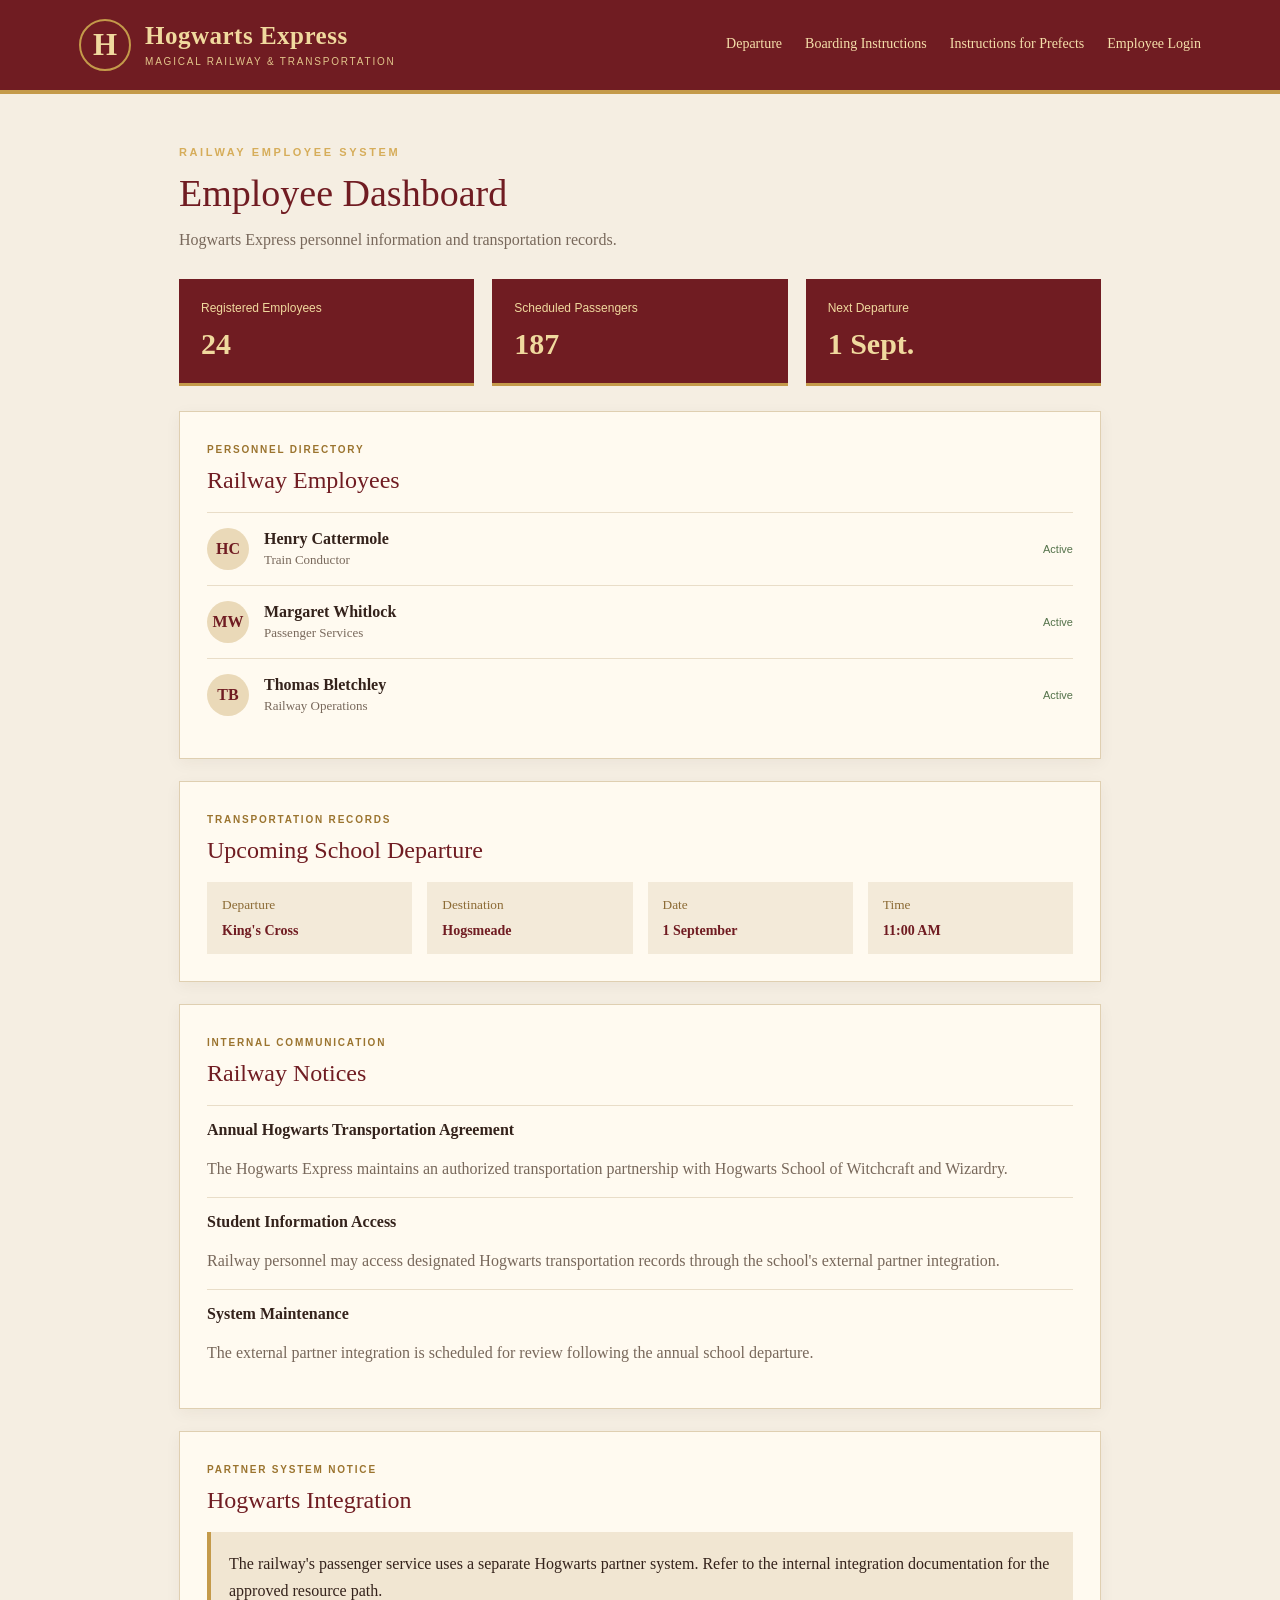
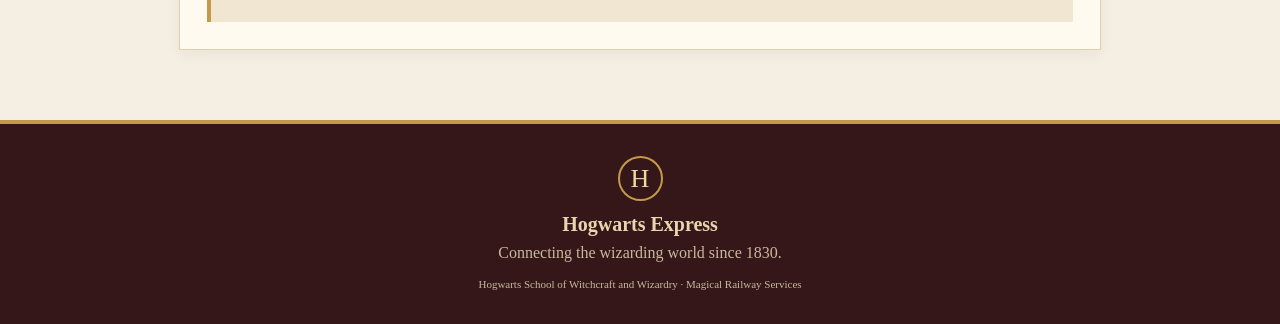
==== hogwarts-express/employee-dashboard.html @ 82035b48 "publish hogwarts-express" ====
<!doctype html>
<html lang="en">
<head>
  <meta charset="utf-8">
  <meta name="viewport" content="width=device-width, initial-scale=1">
  <meta name="description" content="Hogwarts Express employee dashboard">
  <title>Employee Dashboard | Hogwarts Express</title>
  <link rel="stylesheet" href="style.css">
  <script src="script.js" defer></script>
</head>
<body data-page="employee-dashboard">
  <header id="site-header" class="site-header"></header>
  <main class="dashboard-main">
    <div class="dashboard-welcome">
      <span class="section-kicker">RAILWAY EMPLOYEE SYSTEM</span>
      <h1>Employee Dashboard</h1>
      <p>Hogwarts Express personnel information and transportation records.</p>
    </div>

    <div class="dashboard-stats">
      <article class="dashboard-stat"><span>Registered Employees</span><strong>24</strong></article>
      <article class="dashboard-stat"><span>Scheduled Passengers</span><strong>187</strong></article>
      <article class="dashboard-stat"><span>Next Departure</span><strong>1 Sept.</strong></article>
    </div>

    <section class="dashboard-card">
      <span>PERSONNEL DIRECTORY</span>
      <h2>Railway Employees</h2>
      <div class="employee-row"><div class="employee-initials">HC</div><div><strong>Henry Cattermole</strong><p>Train Conductor</p></div><span class="employee-status">Active</span></div>
      <div class="employee-row"><div class="employee-initials">MW</div><div><strong>Margaret Whitlock</strong><p>Passenger Services</p></div><span class="employee-status">Active</span></div>
      <div class="employee-row"><div class="employee-initials">TB</div><div><strong>Thomas Bletchley</strong><p>Railway Operations</p></div><span class="employee-status">Active</span></div>
    </section>

    <section class="dashboard-card">
      <span>TRANSPORTATION RECORDS</span>
      <h2>Upcoming School Departure</h2>
      <div class="record-grid">
        <div><small>Departure</small><strong>King's Cross</strong></div>
        <div><small>Destination</small><strong>Hogsmeade</strong></div>
        <div><small>Date</small><strong>1 September</strong></div>
        <div><small>Time</small><strong>11:00 AM</strong></div>
      </div>
    </section>

    <section class="dashboard-card">
      <span>INTERNAL COMMUNICATION</span>
      <h2>Railway Notices</h2>
      <div class="notice-entry"><strong>Annual Hogwarts Transportation Agreement</strong><p>The Hogwarts Express maintains an authorized transportation partnership with Hogwarts School of Witchcraft and Wizardry.</p></div>
      <div class="notice-entry"><strong>Student Information Access</strong><p>Railway personnel may access designated Hogwarts transportation records through the school's external partner integration.</p></div>
      <div class="notice-entry"><strong>System Maintenance</strong><p>The external partner integration is scheduled for review following the annual school departure.</p></div>
    </section>

    <!-- CTF CLUE LOCATION:
         Add a fictional third-party access clue or flag here.
         This static dashboard is intentionally not protected by authentication.
    -->
    <section class="dashboard-card">
      <span>PARTNER SYSTEM NOTICE</span>
      <h2>Hogwarts Integration</h2>
      <div class="ctf-clue">
        The railway's passenger service uses a separate Hogwarts partner system.
        Refer to the internal integration documentation for the approved resource path.
      </div>
    </section>
  </main>
  <footer id="site-footer" class="site-footer"></footer>
</body>
</html>
---- hogwarts-express/style.css ----
/* HOGWARTS EXPRESS — shared styles for all pages */
:root {
  --express-red: #701c22;
  --express-red-dark: #351719;
  --express-red-deep: #4b171c;
  --express-gold: #c49a4a;
  --express-gold-light: #f0d99e;
  --express-parchment: #f5eee2;
  --express-paper: #fffaf0;
  --express-ink: #34221b;
  --express-muted: #78685b;
  --express-border: #dfcfb1;
}

* { box-sizing: border-box; }

html { scroll-behavior: smooth; }

body {
  margin: 0;
  background: var(--express-parchment);
  color: var(--express-ink);
  font-family: Georgia, "Times New Roman", serif;
}

a { color: inherit; }

.sr-only {
  position: absolute;
  width: 1px;
  height: 1px;
  padding: 0;
  margin: -1px;
  overflow: hidden;
  clip: rect(0, 0, 0, 0);
  white-space: nowrap;
  border: 0;
}

/* Shared header and navigation */
.site-header {
  background: var(--express-red);
  color: var(--express-gold-light);
  border-bottom: 4px solid var(--express-gold);
  position: relative;
  z-index: 5;
}

.express-header-inner {
  max-width: 1250px;
  margin: auto;
  padding: 19px 5%;
  display: flex;
  align-items: center;
  justify-content: space-between;
  gap: 28px;
  flex-wrap: wrap;
}

.express-brand {
  display: flex;
  align-items: center;
  gap: 14px;
  color: inherit;
  text-decoration: none;
}

.express-emblem {
  width: 52px;
  height: 52px;
  border: 2px solid var(--express-gold);
  border-radius: 50%;
  display: grid;
  place-items: center;
  color: var(--express-gold-light);
  font-size: 31px;
  font-weight: bold;
  flex: 0 0 auto;
}

.express-brand-copy strong {
  display: block;
  font-size: 25px;
  letter-spacing: .5px;
}

.express-brand-copy small {
  display: block;
  margin-top: 5px;
  color: #e2c58b;
  font: 10px/1.4 Arial, sans-serif;
  letter-spacing: 1.8px;
  text-transform: uppercase;
}

.express-nav {
  display: flex;
  align-items: center;
  justify-content: flex-end;
  gap: 8px 23px;
  flex-wrap: wrap;
}

.express-nav a {
  color: #f5dfaa;
  text-decoration: none;
  font-size: 14px;
  padding: 9px 0;
  border-bottom: 2px solid transparent;
  transition: color .2s, border-color .2s;
}

.express-nav a:hover,
.express-nav a.active {
  color: white;
  border-bottom-color: var(--express-gold-light);
}

.express-nav a[aria-current="page"] { font-weight: bold; }

.express-menu-toggle {
  display: none;
  border: 1px solid var(--express-gold);
  background: transparent;
  padding: 9px;
  cursor: pointer;
}

.express-menu-toggle > span:not(.sr-only) {
  display: block;
  width: 22px;
  height: 2px;
  background: var(--express-gold-light);
  margin: 4px 0;
}

/* Page hero */
.express-hero {
  min-height: 390px;
  background:
    linear-gradient(90deg, rgba(43, 12, 16, .97), rgba(83, 24, 29, .78)),
    radial-gradient(ellipse at 78% 45%, #9a5b32 0, #4a1c20 45%, #271619 100%);
  color: #fff4dc;
  display: flex;
  align-items: center;
  justify-content: space-between;
  gap: 40px;
  padding: 65px max(8%, calc((100% - 1100px) / 2));
}

.express-hero-content { max-width: 660px; }

.express-eyebrow,
.section-kicker {
  color: #d6ad5a;
  font: bold 11px/1.5 Arial, sans-serif;
  letter-spacing: 2.6px;
  text-transform: uppercase;
}

.express-hero h1,
.express-hero h2 {
  font-size: clamp(38px, 6vw, 64px);
  line-height: 1.05;
  margin: 17px 0;
  font-weight: normal;
}

.express-hero p {
  color: #ead9c1;
  font-size: 17px;
  line-height: 1.8;
  max-width: 560px;
}

.express-hero-mark {
  width: 175px;
  height: 175px;
  border: 3px double var(--express-gold);
  outline: 1px solid rgba(196,154,74,.55);
  outline-offset: 8px;
  border-radius: 50%;
  display: flex;
  flex-direction: column;
  align-items: center;
  justify-content: center;
  color: #e3c16e;
  flex: 0 0 auto;
}

.express-hero-mark span { font-size: 94px; line-height: .95; }
.express-hero-mark small {
  margin-top: 8px;
  font: 10px Arial, sans-serif;
  letter-spacing: 2px;
}

.express-button {
  display: inline-block;
  background: var(--express-gold);
  color: #321b18;
  border: 1px solid #d7b56e;
  padding: 13px 22px;
  margin-top: 15px;
  font: bold 14px Georgia, serif;
  text-decoration: none;
  cursor: pointer;
  transition: background .2s, transform .2s;
}

.express-button:hover { background: #e4c477; transform: translateY(-1px); }

/* Main content */
.express-main {
  max-width: 1100px;
  margin: auto;
  padding: 62px 5%;
}

.page-intro {
  text-align: center;
  max-width: 760px;
  margin: 0 auto 38px;
}

.page-intro h1 {
  color: var(--express-red);
  font-size: clamp(30px, 4vw, 42px);
  margin: 10px 0;
  font-weight: normal;
}

.page-intro p {
  color: var(--express-muted);
  line-height: 1.8;
}

.express-section {
  padding: 58px 5%;
  scroll-margin-top: 20px;
}

.express-section-heading {
  text-align: center;
  margin: 0 auto 35px;
  max-width: 720px;
}

.express-section-heading > span {
  color: #9b742f;
  font: bold 11px Arial, sans-serif;
  letter-spacing: 2px;
}

.express-section-heading h2 {
  color: var(--express-red);
  font-size: 35px;
  margin: 12px 0;
  font-weight: normal;
}

.express-section-heading p { color: var(--express-muted); line-height: 1.7; }

.express-parchment { background: #e9ddc8; }

.departure-card {
  max-width: 900px;
  margin: auto;
  background: var(--express-paper);
  border: 1px solid var(--express-border);
  box-shadow: 0 8px 25px rgba(55,30,20,.1);
}

.departure-top {
  background: var(--express-red);
  color: var(--express-gold-light);
  padding: 15px 24px;
  display: flex;
  justify-content: space-between;
  gap: 15px;
  font: 11px Arial, sans-serif;
  letter-spacing: 1.8px;
}

.departure-route {
  display: flex;
  justify-content: space-around;
  align-items: center;
  text-align: center;
  padding: 40px 20px;
  gap: 20px;
}

.departure-route small,
.departure-details small {
  color: #98753d;
  font: 10px Arial, sans-serif;
  letter-spacing: 1.5px;
}

.departure-route h3 { color: var(--express-red); font-size: 31px; margin: 12px 0 5px; }
.departure-route p { color: var(--express-muted); margin: 5px 0; }
.departure-route strong { font-size: 13px; }
.route-symbol { font-size: 32px; color: #b38a3c; }

.departure-details {
  border-top: 1px solid #e2d4ba;
  display: flex;
  justify-content: space-around;
  gap: 20px;
  padding: 23px 15px;
  text-align: center;
}
.departure-details div { display: flex; flex-direction: column; gap: 9px; }
.departure-details strong { color: var(--express-red); }

.express-card-grid {
  display: grid;
  grid-template-columns: repeat(2, minmax(0, 1fr));
  gap: 22px;
  max-width: 950px;
  margin: auto;
}

.express-info-card {
  background: var(--express-paper);
  padding: 28px;
  border-top: 3px solid #b58b42;
  box-shadow: 0 5px 15px rgba(50,30,20,.06);
}

.express-card-icon { color: #a47a34; font-size: 26px; }
.express-info-card h2,
.express-info-card h3 { color: var(--express-red); font-size: 21px; margin: 13px 0 10px; }
.express-info-card p { color: #746356; line-height: 1.8; font-size: 15px; }

.prefect-panel {
  max-width: 850px;
  margin: auto;
  background: var(--express-paper);
  padding: 32px;
  border-left: 5px solid #a77c35;
  box-shadow: 0 5px 18px rgba(50,30,20,.08);
}

.prefect-panel-title {
  display: flex;
  gap: 17px;
  align-items: center;
  border-bottom: 1px solid #e3d5bb;
  padding-bottom: 20px;
}

.prefect-star { color: #b58b42; font-size: 34px; }
.prefect-panel-title h2 { color: var(--express-red); margin: 0; font-size: 23px; }
.prefect-panel-title p { color: #877565; margin: 7px 0 0; }
.express-list { padding-left: 24px; line-height: 2.1; color: #554438; }
.prefect-notice {
  background: #f1e6d2;
  border-left: 3px solid #b58b42;
  padding: 16px;
  line-height: 1.7;
  color: #554438;
}

/* Employee login */
.express-login-panel {
  background: var(--express-red);
  color: #fff4dc;
  padding: 55px;
  display: grid;
  grid-template-columns: 1fr 1fr;
  align-items: center;
  gap: 45px;
  border-top: 4px solid var(--express-gold);
}

.express-login-panel h1,
.express-login-panel h2 { font-size: 33px; margin: 13px 0; font-weight: normal; }
.express-login-panel p { color: #e8d6bf; line-height: 1.8; }

.express-login-form {
  background: var(--express-paper);
  padding: 27px;
  display: flex;
  flex-direction: column;
  gap: 11px;
  color: #49352b;
}

.express-login-form label { font-size: 13px; font-weight: bold; }
.express-login-form input {
  width: 100%;
  padding: 12px;
  border: 1px solid var(--express-border);
  background: white;
  font: 15px Georgia, serif;
}
.express-login-form .express-button { width: 100%; }
.form-note { color: #877565; text-align: center; font-size: 11px; line-height: 1.5; }

/* Dashboard */
.dashboard-main { max-width: 1050px; margin: auto; padding: 48px 5%; }
.dashboard-welcome { margin-bottom: 30px; }
.dashboard-welcome h1 { color: var(--express-red); font-size: 38px; margin: 10px 0; font-weight: normal; }
.dashboard-welcome p { color: var(--express-muted); }
.dashboard-label {
  color: var(--express-gold-light);
  font: 11px Arial, sans-serif;
  letter-spacing: 2px;
}
.dashboard-stats {
  display: grid;
  grid-template-columns: repeat(3, minmax(0, 1fr));
  gap: 18px;
  margin-bottom: 25px;
}
.dashboard-stat {
  background: var(--express-red);
  color: var(--express-gold-light);
  padding: 22px;
  border-bottom: 3px solid var(--express-gold);
}
.dashboard-stat span { display: block; font: 12px Arial, sans-serif; }
.dashboard-stat strong { display: block; font-size: 30px; margin-top: 12px; }
.dashboard-card {
  background: var(--express-paper);
  padding: 27px;
  margin-bottom: 22px;
  border: 1px solid var(--express-border);
  box-shadow: 0 4px 15px rgba(50,30,20,.05);
}
.dashboard-card > span,
.dashboard-card-heading span {
  color: #9b742f;
  font: bold 10px Arial, sans-serif;
  letter-spacing: 1.8px;
}
.dashboard-card h2,
.dashboard-card h3 { color: var(--express-red); margin: 10px 0 18px; font-weight: normal; }
.employee-row {
  display: flex;
  align-items: center;
  gap: 15px;
  padding: 15px 0;
  border-top: 1px solid #e9ddc8;
}
.employee-initials {
  width: 42px;
  height: 42px;
  border-radius: 50%;
  background: #ead9b8;
  color: var(--express-red);
  display: grid;
  place-items: center;
  font-weight: bold;
}
.employee-row p { margin: 4px 0 0; color: var(--express-muted); font-size: 13px; }
.employee-status { margin-left: auto; color: #55734b; font: 11px Arial, sans-serif; }
.record-grid { display: grid; grid-template-columns: repeat(4, 1fr); gap: 15px; }
.record-grid div { background: #f3ead9; padding: 15px; }
.record-grid small { display: block; color: #8c6b35; margin-bottom: 8px; }
.record-grid strong { color: var(--express-red); font-size: 14px; }
.notice-entry { padding: 15px 0; border-top: 1px solid #e9ddc8; }
.notice-entry p { color: var(--express-muted); line-height: 1.7; margin-bottom: 0; }
.ctf-clue {
  background: #f1e6d2;
  border-left: 4px solid var(--express-gold);
  padding: 18px;
  line-height: 1.7;
}

/* Shared footer */
.site-footer {
  background: var(--express-red-dark);
  color: #e8d6af;
  text-align: center;
  padding: 32px 20px;
  border-top: 4px solid var(--express-gold);
}
.express-footer-emblem {
  width: 45px;
  height: 45px;
  border: 2px solid var(--express-gold);
  border-radius: 50%;
  display: grid;
  place-items: center;
  margin: 0 auto 12px;
  color: var(--express-gold-light);
  font-size: 26px;
}
.site-footer h2 { font-size: 20px; margin: 8px 0; }
.site-footer p { color: #c8b99e; margin: 6px 0 12px; }
.site-footer small { color: #c8b99e; font-size: 11px; }

/* Responsive layout */
@media (max-width: 850px) {
  .express-header-inner { align-items: flex-start; }
  .express-menu-toggle { display: block; margin-left: auto; }
  .express-nav { display: none; width: 100%; flex-direction: column; align-items: stretch; gap: 0; }
  .express-nav.is-open { display: flex; }
  .express-nav a { border-bottom: 1px solid rgba(230,195,120,.2); }
  .express-hero { padding: 55px 7%; }
  .express-hero-mark { width: 125px; height: 125px; }
  .express-hero-mark span { font-size: 70px; }
  .express-login-panel { padding: 35px; }
}

@media (max-width: 620px) {
  .express-brand-copy strong { font-size: 20px; }
  .express-brand-copy small { font-size: 8px; letter-spacing: 1px; }
  .express-hero { min-height: auto; padding: 55px 7%; }
  .express-hero-mark { display: none; }
  .express-card-grid,
  .express-login-panel,
  .dashboard-stats { grid-template-columns: 1fr; }
  .express-login-panel { padding: 30px 22px; }
  .departure-route { flex-direction: column; padding: 30px 15px; }
  .route-symbol { transform: rotate(90deg); }
  .departure-details { flex-direction: column; }
  .record-grid { grid-template-columns: repeat(2, 1fr); }
  .dashboard-main { padding: 35px 5%; }
  .prefect-panel { padding: 23px; }
}
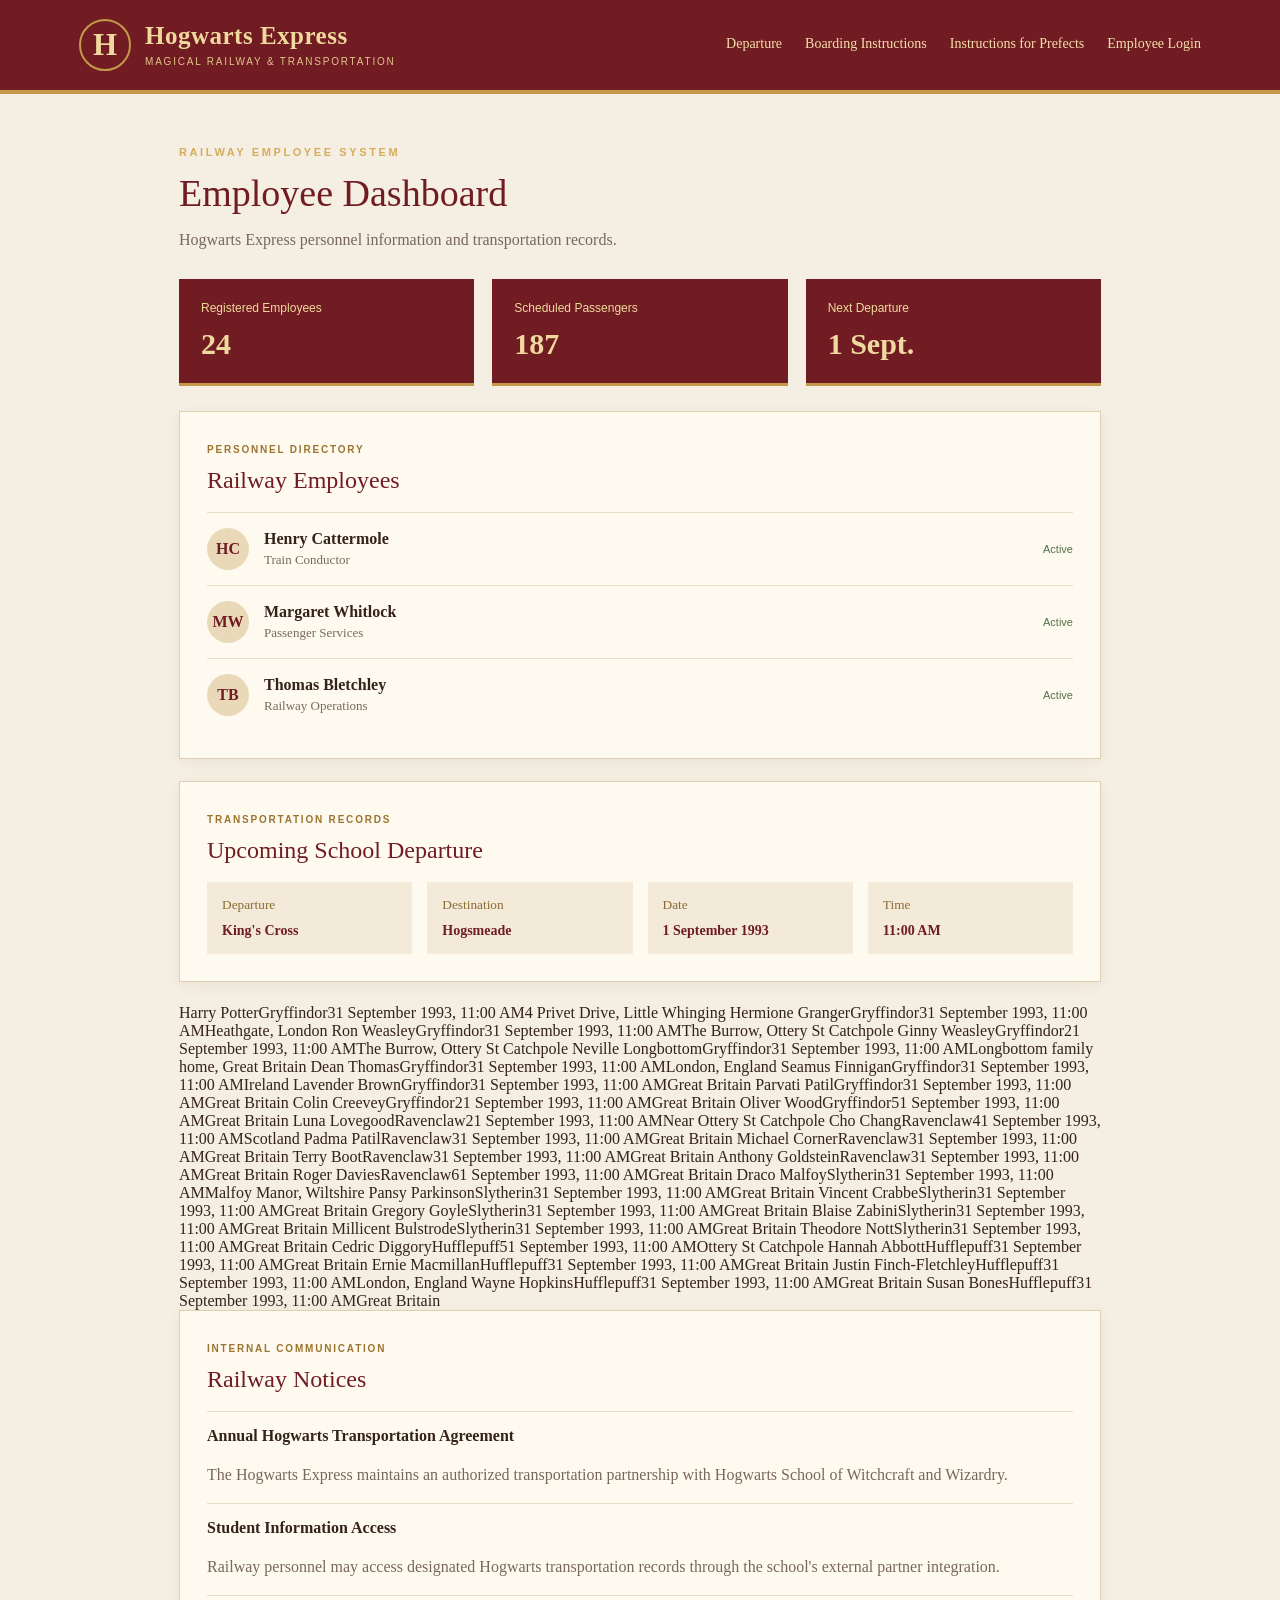
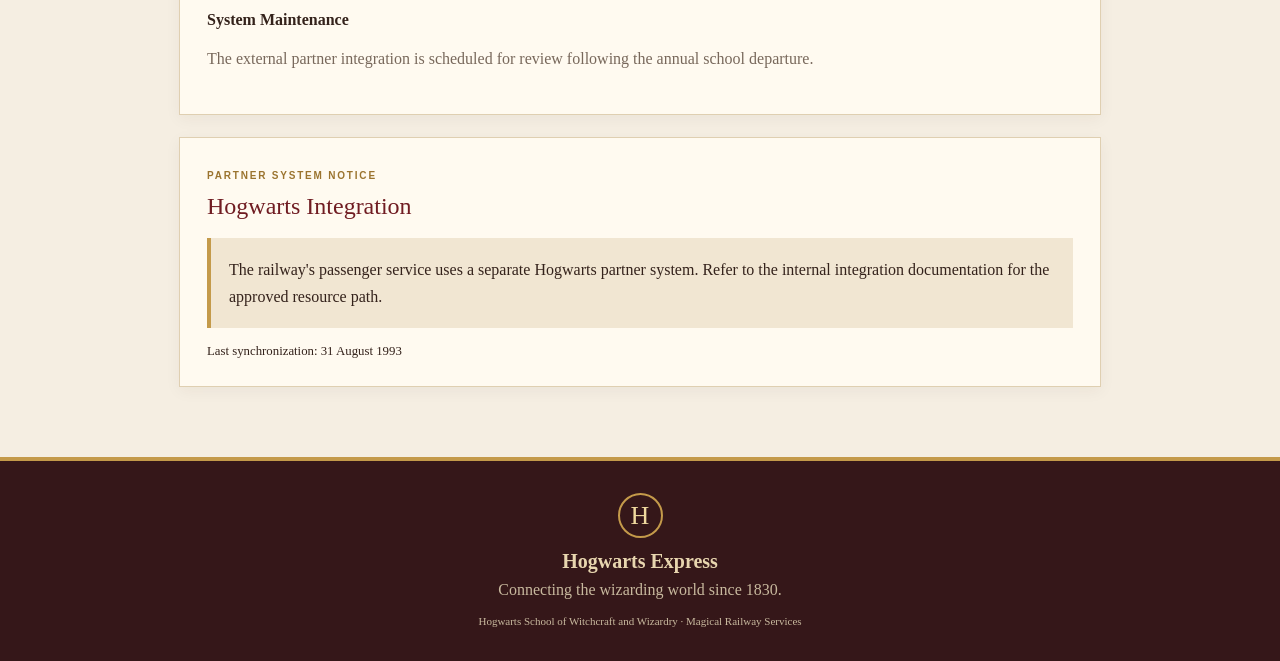
==== commit bdb6bd7c: "database" ====
--- a/hogwarts-express/employee-dashboard.html
+++ b/hogwarts-express/employee-dashboard.html
@@ -37,10 +37,51 @@
       <div class="record-grid">
         <div><small>Departure</small><strong>King's Cross</strong></div>
         <div><small>Destination</small><strong>Hogsmeade</strong></div>
-        <div><small>Date</small><strong>1 September</strong></div>
+        <div><small>Date</small><strong>1 September 1993</strong></div>
         <div><small>Time</small><strong>11:00 AM</strong></div>
       </div>
     </section>
+
+    <tbody>
+  <!-- Gryffindor -->
+  <tr><td>Harry Potter</td><td>Gryffindor</td><td>3</td><td>1 September 1993, 11:00 AM</td><td>4 Privet Drive, Little Whinging</td></tr>
+  <tr><td>Hermione Granger</td><td>Gryffindor</td><td>3</td><td>1 September 1993, 11:00 AM</td><td>Heathgate, London</td></tr>
+  <tr><td>Ron Weasley</td><td>Gryffindor</td><td>3</td><td>1 September 1993, 11:00 AM</td><td>The Burrow, Ottery St Catchpole</td></tr>
+  <tr><td>Ginny Weasley</td><td>Gryffindor</td><td>2</td><td>1 September 1993, 11:00 AM</td><td>The Burrow, Ottery St Catchpole</td></tr>
+  <tr><td>Neville Longbottom</td><td>Gryffindor</td><td>3</td><td>1 September 1993, 11:00 AM</td><td>Longbottom family home, Great Britain</td></tr>
+  <tr><td>Dean Thomas</td><td>Gryffindor</td><td>3</td><td>1 September 1993, 11:00 AM</td><td>London, England</td></tr>
+  <tr><td>Seamus Finnigan</td><td>Gryffindor</td><td>3</td><td>1 September 1993, 11:00 AM</td><td>Ireland</td></tr>
+  <tr><td>Lavender Brown</td><td>Gryffindor</td><td>3</td><td>1 September 1993, 11:00 AM</td><td>Great Britain</td></tr>
+  <tr><td>Parvati Patil</td><td>Gryffindor</td><td>3</td><td>1 September 1993, 11:00 AM</td><td>Great Britain</td></tr>
+  <tr><td>Colin Creevey</td><td>Gryffindor</td><td>2</td><td>1 September 1993, 11:00 AM</td><td>Great Britain</td></tr>
+  <tr><td>Oliver Wood</td><td>Gryffindor</td><td>5</td><td>1 September 1993, 11:00 AM</td><td>Great Britain</td></tr>
+
+  <!-- Ravenclaw -->
+  <tr><td>Luna Lovegood</td><td>Ravenclaw</td><td>2</td><td>1 September 1993, 11:00 AM</td><td>Near Ottery St Catchpole</td></tr>
+  <tr><td>Cho Chang</td><td>Ravenclaw</td><td>4</td><td>1 September 1993, 11:00 AM</td><td>Scotland</td></tr>
+  <tr><td>Padma Patil</td><td>Ravenclaw</td><td>3</td><td>1 September 1993, 11:00 AM</td><td>Great Britain</td></tr>
+  <tr><td>Michael Corner</td><td>Ravenclaw</td><td>3</td><td>1 September 1993, 11:00 AM</td><td>Great Britain</td></tr>
+  <tr><td>Terry Boot</td><td>Ravenclaw</td><td>3</td><td>1 September 1993, 11:00 AM</td><td>Great Britain</td></tr>
+  <tr><td>Anthony Goldstein</td><td>Ravenclaw</td><td>3</td><td>1 September 1993, 11:00 AM</td><td>Great Britain</td></tr>
+  <tr><td>Roger Davies</td><td>Ravenclaw</td><td>6</td><td>1 September 1993, 11:00 AM</td><td>Great Britain</td></tr>
+
+  <!-- Slytherin -->
+  <tr><td>Draco Malfoy</td><td>Slytherin</td><td>3</td><td>1 September 1993, 11:00 AM</td><td>Malfoy Manor, Wiltshire</td></tr>
+  <tr><td>Pansy Parkinson</td><td>Slytherin</td><td>3</td><td>1 September 1993, 11:00 AM</td><td>Great Britain</td></tr>
+  <tr><td>Vincent Crabbe</td><td>Slytherin</td><td>3</td><td>1 September 1993, 11:00 AM</td><td>Great Britain</td></tr>
+  <tr><td>Gregory Goyle</td><td>Slytherin</td><td>3</td><td>1 September 1993, 11:00 AM</td><td>Great Britain</td></tr>
+  <tr><td>Blaise Zabini</td><td>Slytherin</td><td>3</td><td>1 September 1993, 11:00 AM</td><td>Great Britain</td></tr>
+  <tr><td>Millicent Bulstrode</td><td>Slytherin</td><td>3</td><td>1 September 1993, 11:00 AM</td><td>Great Britain</td></tr>
+  <tr><td>Theodore Nott</td><td>Slytherin</td><td>3</td><td>1 September 1993, 11:00 AM</td><td>Great Britain</td></tr>
+
+  <!-- Hufflepuff -->
+  <tr><td>Cedric Diggory</td><td>Hufflepuff</td><td>5</td><td>1 September 1993, 11:00 AM</td><td>Ottery St Catchpole</td></tr>
+  <tr><td>Hannah Abbott</td><td>Hufflepuff</td><td>3</td><td>1 September 1993, 11:00 AM</td><td>Great Britain</td></tr>
+  <tr><td>Ernie Macmillan</td><td>Hufflepuff</td><td>3</td><td>1 September 1993, 11:00 AM</td><td>Great Britain</td></tr>
+  <tr><td>Justin Finch-Fletchley</td><td>Hufflepuff</td><td>3</td><td>1 September 1993, 11:00 AM</td><td>London, England</td></tr>
+  <tr><td>Wayne Hopkins</td><td>Hufflepuff</td><td>3</td><td>1 September 1993, 11:00 AM</td><td>Great Britain</td></tr>
+  <tr><td>Susan Bones</td><td>Hufflepuff</td><td>3</td><td>1 September 1993, 11:00 AM</td><td>Great Britain</td></tr>
+  </tbody>
 
     <section class="dashboard-card">
       <span>INTERNAL COMMUNICATION</span>
@@ -61,6 +102,9 @@
         The railway's passenger service uses a separate Hogwarts partner system.
         Refer to the internal integration documentation for the approved resource path.
       </div>
+      <small class="record-disclaimer">
+      Last synchronization: 31 August 1993
+      </small>
     </section>
   </main>
   <footer id="site-footer" class="site-footer"></footer>
--- a/hogwarts-express/style.css
+++ b/hogwarts-express/style.css
@@ -522,3 +522,51 @@
   .dashboard-main { padding: 35px 5%; }
   .prefect-panel { padding: 23px; }
 }
+
+.error-message {
+  color: #a32020;
+  font-weight: bold;
+  margin-top: 12px;
+}
+
+.student-table-wrapper {
+  width: 100%;
+  overflow-x: auto;
+  margin-top: 20px;
+}
+
+.student-table {
+  width: 100%;
+  border-collapse: collapse;
+  text-align: left;
+  min-width: 750px;
+}
+
+.student-table th,
+.student-table td {
+  padding: 14px 12px;
+  border-bottom: 1px solid rgba(120, 90, 50, 0.2);
+}
+
+.student-table th {
+  color: var(--gold);
+  font-size: 0.85rem;
+  text-transform: uppercase;
+  letter-spacing: 0.06em;
+}
+
+.student-table td {
+  color: var(--ink);
+  font-size: 0.95rem;
+}
+
+.student-table tbody tr:hover {
+  background: rgba(213, 173, 96, 0.12);
+}
+
+.record-disclaimer {
+  display: block;
+  margin-top: 16px;
+  color: var(--muted);
+  font-size: 0.8rem;
+}
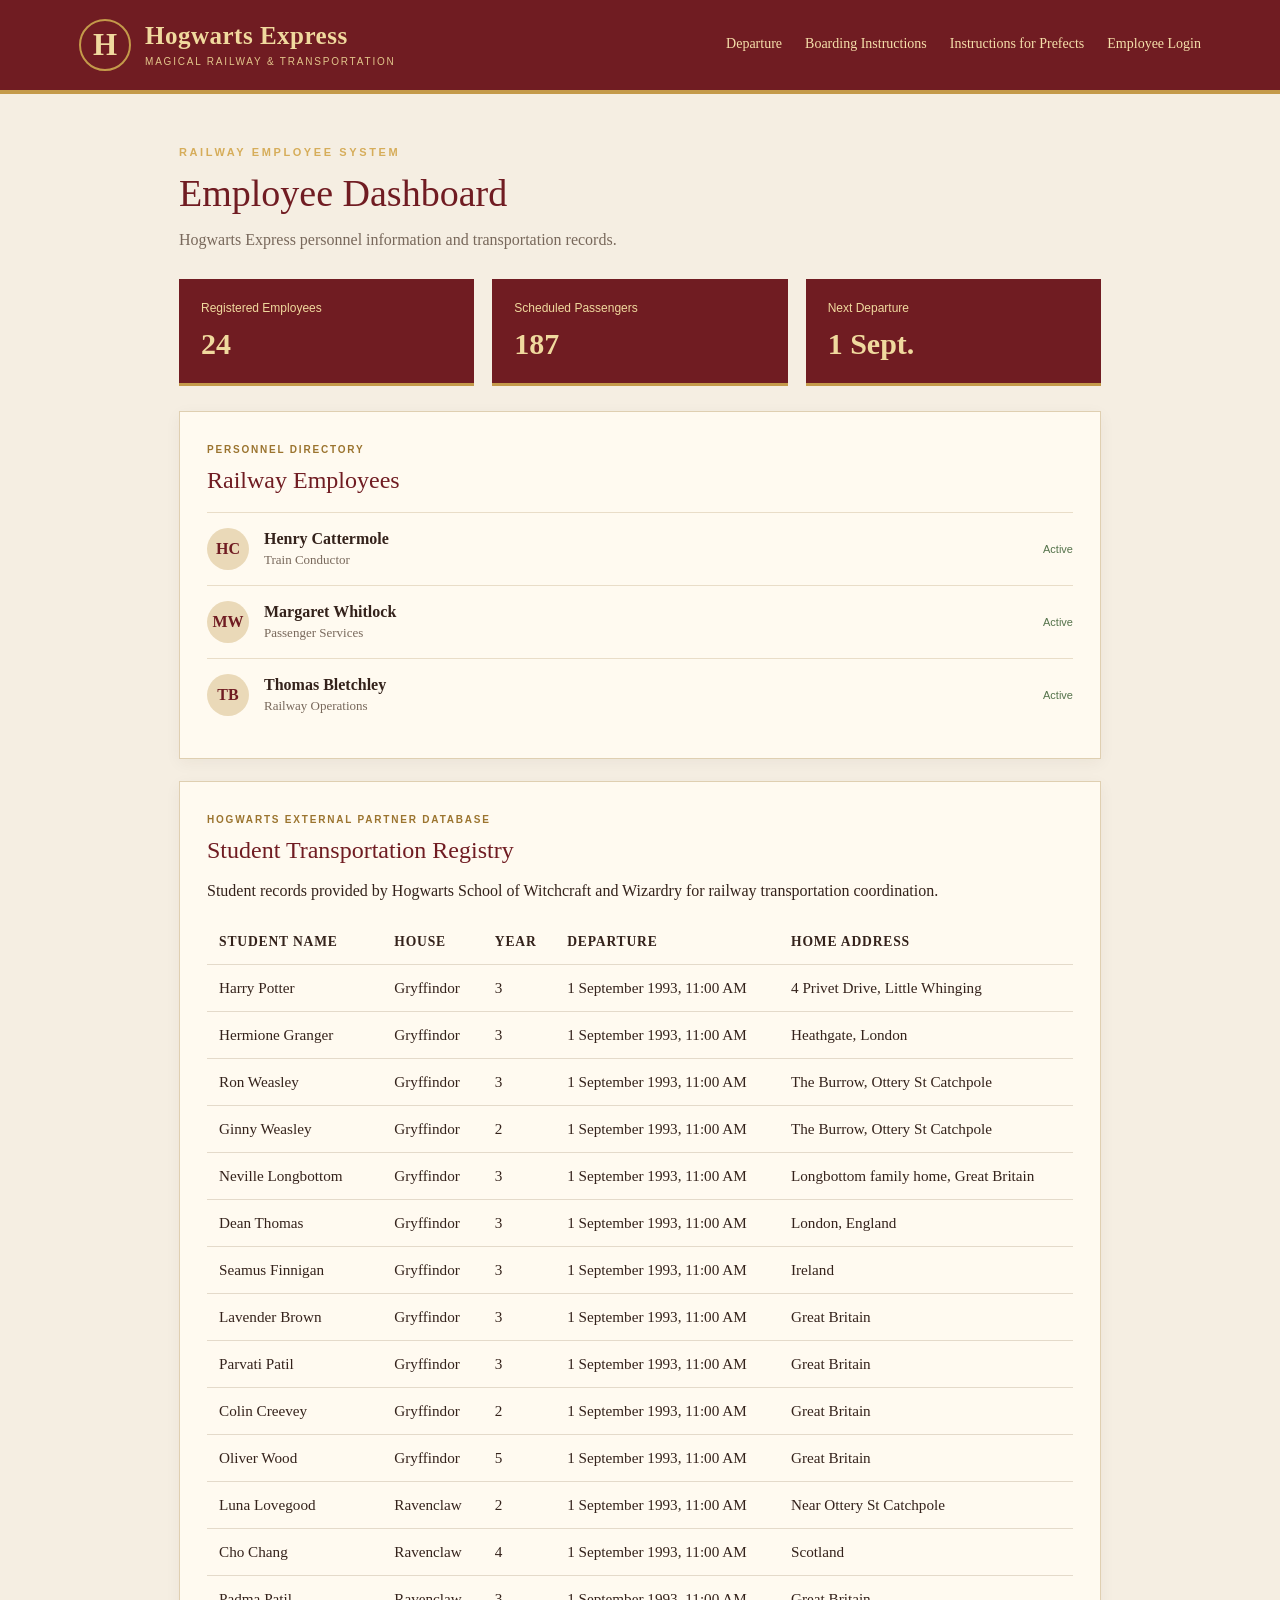
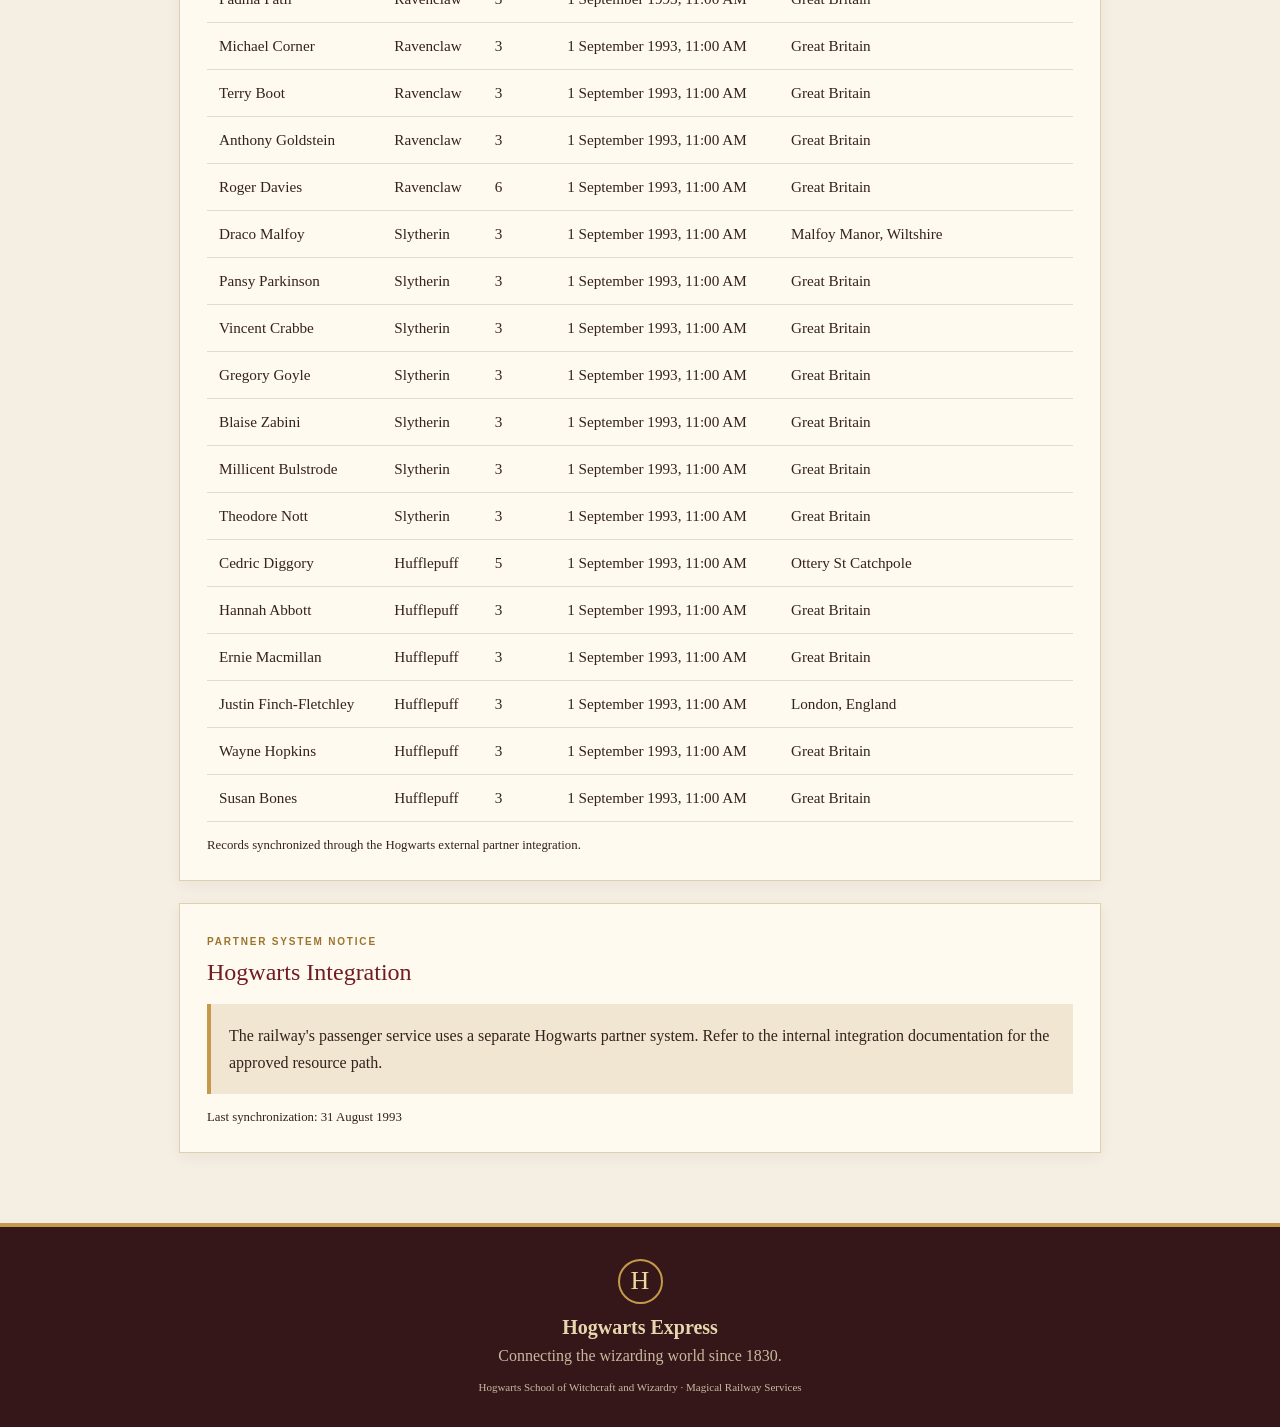
==== commit 7205b47f: "Fix student list formatting" ====
--- a/hogwarts-express/employee-dashboard.html
+++ b/hogwarts-express/employee-dashboard.html
@@ -31,70 +31,74 @@
       <div class="employee-row"><div class="employee-initials">TB</div><div><strong>Thomas Bletchley</strong><p>Railway Operations</p></div><span class="employee-status">Active</span></div>
     </section>
 
-    <section class="dashboard-card">
-      <span>TRANSPORTATION RECORDS</span>
-      <h2>Upcoming School Departure</h2>
-      <div class="record-grid">
-        <div><small>Departure</small><strong>King's Cross</strong></div>
-        <div><small>Destination</small><strong>Hogsmeade</strong></div>
-        <div><small>Date</small><strong>1 September 1993</strong></div>
-        <div><small>Time</small><strong>11:00 AM</strong></div>
-      </div>
-    </section>
 
-    <tbody>
-  <!-- Gryffindor -->
-  <tr><td>Harry Potter</td><td>Gryffindor</td><td>3</td><td>1 September 1993, 11:00 AM</td><td>4 Privet Drive, Little Whinging</td></tr>
-  <tr><td>Hermione Granger</td><td>Gryffindor</td><td>3</td><td>1 September 1993, 11:00 AM</td><td>Heathgate, London</td></tr>
-  <tr><td>Ron Weasley</td><td>Gryffindor</td><td>3</td><td>1 September 1993, 11:00 AM</td><td>The Burrow, Ottery St Catchpole</td></tr>
-  <tr><td>Ginny Weasley</td><td>Gryffindor</td><td>2</td><td>1 September 1993, 11:00 AM</td><td>The Burrow, Ottery St Catchpole</td></tr>
-  <tr><td>Neville Longbottom</td><td>Gryffindor</td><td>3</td><td>1 September 1993, 11:00 AM</td><td>Longbottom family home, Great Britain</td></tr>
-  <tr><td>Dean Thomas</td><td>Gryffindor</td><td>3</td><td>1 September 1993, 11:00 AM</td><td>London, England</td></tr>
-  <tr><td>Seamus Finnigan</td><td>Gryffindor</td><td>3</td><td>1 September 1993, 11:00 AM</td><td>Ireland</td></tr>
-  <tr><td>Lavender Brown</td><td>Gryffindor</td><td>3</td><td>1 September 1993, 11:00 AM</td><td>Great Britain</td></tr>
-  <tr><td>Parvati Patil</td><td>Gryffindor</td><td>3</td><td>1 September 1993, 11:00 AM</td><td>Great Britain</td></tr>
-  <tr><td>Colin Creevey</td><td>Gryffindor</td><td>2</td><td>1 September 1993, 11:00 AM</td><td>Great Britain</td></tr>
-  <tr><td>Oliver Wood</td><td>Gryffindor</td><td>5</td><td>1 September 1993, 11:00 AM</td><td>Great Britain</td></tr>
+<section class="dashboard-card">
+  <span>HOGWARTS EXTERNAL PARTNER DATABASE</span>
+  <h2>Student Transportation Registry</h2>
+  <p>
+    Student records provided by Hogwarts School of Witchcraft and Wizardry
+    for railway transportation coordination.
+  </p>
 
-  <!-- Ravenclaw -->
-  <tr><td>Luna Lovegood</td><td>Ravenclaw</td><td>2</td><td>1 September 1993, 11:00 AM</td><td>Near Ottery St Catchpole</td></tr>
-  <tr><td>Cho Chang</td><td>Ravenclaw</td><td>4</td><td>1 September 1993, 11:00 AM</td><td>Scotland</td></tr>
-  <tr><td>Padma Patil</td><td>Ravenclaw</td><td>3</td><td>1 September 1993, 11:00 AM</td><td>Great Britain</td></tr>
-  <tr><td>Michael Corner</td><td>Ravenclaw</td><td>3</td><td>1 September 1993, 11:00 AM</td><td>Great Britain</td></tr>
-  <tr><td>Terry Boot</td><td>Ravenclaw</td><td>3</td><td>1 September 1993, 11:00 AM</td><td>Great Britain</td></tr>
-  <tr><td>Anthony Goldstein</td><td>Ravenclaw</td><td>3</td><td>1 September 1993, 11:00 AM</td><td>Great Britain</td></tr>
-  <tr><td>Roger Davies</td><td>Ravenclaw</td><td>6</td><td>1 September 1993, 11:00 AM</td><td>Great Britain</td></tr>
+  <div class="student-table-wrapper">
+    <table class="student-table">
+      <thead>
+        <tr>
+          <th>Student Name</th>
+          <th>House</th>
+          <th>Year</th>
+          <th>Departure</th>
+          <th>Home Address</th>
+        </tr>
+      </thead>
+      <tbody>
+        <!-- Gryffindor -->
+        <tr><td>Harry Potter</td><td>Gryffindor</td><td>3</td><td>1 September 1993, 11:00 AM</td><td>4 Privet Drive, Little Whinging</td></tr>
+        <tr><td>Hermione Granger</td><td>Gryffindor</td><td>3</td><td>1 September 1993, 11:00 AM</td><td>Heathgate, London</td></tr>
+        <tr><td>Ron Weasley</td><td>Gryffindor</td><td>3</td><td>1 September 1993, 11:00 AM</td><td>The Burrow, Ottery St Catchpole</td></tr>
+        <tr><td>Ginny Weasley</td><td>Gryffindor</td><td>2</td><td>1 September 1993, 11:00 AM</td><td>The Burrow, Ottery St Catchpole</td></tr>
+        <tr><td>Neville Longbottom</td><td>Gryffindor</td><td>3</td><td>1 September 1993, 11:00 AM</td><td>Longbottom family home, Great Britain</td></tr>
+        <tr><td>Dean Thomas</td><td>Gryffindor</td><td>3</td><td>1 September 1993, 11:00 AM</td><td>London, England</td></tr>
+        <tr><td>Seamus Finnigan</td><td>Gryffindor</td><td>3</td><td>1 September 1993, 11:00 AM</td><td>Ireland</td></tr>
+        <tr><td>Lavender Brown</td><td>Gryffindor</td><td>3</td><td>1 September 1993, 11:00 AM</td><td>Great Britain</td></tr>
+        <tr><td>Parvati Patil</td><td>Gryffindor</td><td>3</td><td>1 September 1993, 11:00 AM</td><td>Great Britain</td></tr>
+        <tr><td>Colin Creevey</td><td>Gryffindor</td><td>2</td><td>1 September 1993, 11:00 AM</td><td>Great Britain</td></tr>
+        <tr><td>Oliver Wood</td><td>Gryffindor</td><td>5</td><td>1 September 1993, 11:00 AM</td><td>Great Britain</td></tr>
 
-  <!-- Slytherin -->
-  <tr><td>Draco Malfoy</td><td>Slytherin</td><td>3</td><td>1 September 1993, 11:00 AM</td><td>Malfoy Manor, Wiltshire</td></tr>
-  <tr><td>Pansy Parkinson</td><td>Slytherin</td><td>3</td><td>1 September 1993, 11:00 AM</td><td>Great Britain</td></tr>
-  <tr><td>Vincent Crabbe</td><td>Slytherin</td><td>3</td><td>1 September 1993, 11:00 AM</td><td>Great Britain</td></tr>
-  <tr><td>Gregory Goyle</td><td>Slytherin</td><td>3</td><td>1 September 1993, 11:00 AM</td><td>Great Britain</td></tr>
-  <tr><td>Blaise Zabini</td><td>Slytherin</td><td>3</td><td>1 September 1993, 11:00 AM</td><td>Great Britain</td></tr>
-  <tr><td>Millicent Bulstrode</td><td>Slytherin</td><td>3</td><td>1 September 1993, 11:00 AM</td><td>Great Britain</td></tr>
-  <tr><td>Theodore Nott</td><td>Slytherin</td><td>3</td><td>1 September 1993, 11:00 AM</td><td>Great Britain</td></tr>
+        <!-- Ravenclaw -->
+        <tr><td>Luna Lovegood</td><td>Ravenclaw</td><td>2</td><td>1 September 1993, 11:00 AM</td><td>Near Ottery St Catchpole</td></tr>
+        <tr><td>Cho Chang</td><td>Ravenclaw</td><td>4</td><td>1 September 1993, 11:00 AM</td><td>Scotland</td></tr>
+        <tr><td>Padma Patil</td><td>Ravenclaw</td><td>3</td><td>1 September 1993, 11:00 AM</td><td>Great Britain</td></tr>
+        <tr><td>Michael Corner</td><td>Ravenclaw</td><td>3</td><td>1 September 1993, 11:00 AM</td><td>Great Britain</td></tr>
+        <tr><td>Terry Boot</td><td>Ravenclaw</td><td>3</td><td>1 September 1993, 11:00 AM</td><td>Great Britain</td></tr>
+        <tr><td>Anthony Goldstein</td><td>Ravenclaw</td><td>3</td><td>1 September 1993, 11:00 AM</td><td>Great Britain</td></tr>
+        <tr><td>Roger Davies</td><td>Ravenclaw</td><td>6</td><td>1 September 1993, 11:00 AM</td><td>Great Britain</td></tr>
 
-  <!-- Hufflepuff -->
-  <tr><td>Cedric Diggory</td><td>Hufflepuff</td><td>5</td><td>1 September 1993, 11:00 AM</td><td>Ottery St Catchpole</td></tr>
-  <tr><td>Hannah Abbott</td><td>Hufflepuff</td><td>3</td><td>1 September 1993, 11:00 AM</td><td>Great Britain</td></tr>
-  <tr><td>Ernie Macmillan</td><td>Hufflepuff</td><td>3</td><td>1 September 1993, 11:00 AM</td><td>Great Britain</td></tr>
-  <tr><td>Justin Finch-Fletchley</td><td>Hufflepuff</td><td>3</td><td>1 September 1993, 11:00 AM</td><td>London, England</td></tr>
-  <tr><td>Wayne Hopkins</td><td>Hufflepuff</td><td>3</td><td>1 September 1993, 11:00 AM</td><td>Great Britain</td></tr>
-  <tr><td>Susan Bones</td><td>Hufflepuff</td><td>3</td><td>1 September 1993, 11:00 AM</td><td>Great Britain</td></tr>
-  </tbody>
+        <!-- Slytherin -->
+        <tr><td>Draco Malfoy</td><td>Slytherin</td><td>3</td><td>1 September 1993, 11:00 AM</td><td>Malfoy Manor, Wiltshire</td></tr>
+        <tr><td>Pansy Parkinson</td><td>Slytherin</td><td>3</td><td>1 September 1993, 11:00 AM</td><td>Great Britain</td></tr>
+        <tr><td>Vincent Crabbe</td><td>Slytherin</td><td>3</td><td>1 September 1993, 11:00 AM</td><td>Great Britain</td></tr>
+        <tr><td>Gregory Goyle</td><td>Slytherin</td><td>3</td><td>1 September 1993, 11:00 AM</td><td>Great Britain</td></tr>
+        <tr><td>Blaise Zabini</td><td>Slytherin</td><td>3</td><td>1 September 1993, 11:00 AM</td><td>Great Britain</td></tr>
+        <tr><td>Millicent Bulstrode</td><td>Slytherin</td><td>3</td><td>1 September 1993, 11:00 AM</td><td>Great Britain</td></tr>
+        <tr><td>Theodore Nott</td><td>Slytherin</td><td>3</td><td>1 September 1993, 11:00 AM</td><td>Great Britain</td></tr>
 
-    <section class="dashboard-card">
-      <span>INTERNAL COMMUNICATION</span>
-      <h2>Railway Notices</h2>
-      <div class="notice-entry"><strong>Annual Hogwarts Transportation Agreement</strong><p>The Hogwarts Express maintains an authorized transportation partnership with Hogwarts School of Witchcraft and Wizardry.</p></div>
-      <div class="notice-entry"><strong>Student Information Access</strong><p>Railway personnel may access designated Hogwarts transportation records through the school's external partner integration.</p></div>
-      <div class="notice-entry"><strong>System Maintenance</strong><p>The external partner integration is scheduled for review following the annual school departure.</p></div>
-    </section>
+        <!-- Hufflepuff -->
+        <tr><td>Cedric Diggory</td><td>Hufflepuff</td><td>5</td><td>1 September 1993, 11:00 AM</td><td>Ottery St Catchpole</td></tr>
+        <tr><td>Hannah Abbott</td><td>Hufflepuff</td><td>3</td><td>1 September 1993, 11:00 AM</td><td>Great Britain</td></tr>
+        <tr><td>Ernie Macmillan</td><td>Hufflepuff</td><td>3</td><td>1 September 1993, 11:00 AM</td><td>Great Britain</td></tr>
+        <tr><td>Justin Finch-Fletchley</td><td>Hufflepuff</td><td>3</td><td>1 September 1993, 11:00 AM</td><td>London, England</td></tr>
+        <tr><td>Wayne Hopkins</td><td>Hufflepuff</td><td>3</td><td>1 September 1993, 11:00 AM</td><td>Great Britain</td></tr>
+        <tr><td>Susan Bones</td><td>Hufflepuff</td><td>3</td><td>1 September 1993, 11:00 AM</td><td>Great Britain</td></tr>
+      </tbody>
+    </table>
+  </div>
 
-    <!-- CTF CLUE LOCATION:
-         Add a fictional third-party access clue or flag here.
-         This static dashboard is intentionally not protected by authentication.
-    -->
+  <small class="record-disclaimer">
+    Records synchronized through the Hogwarts external partner integration.
+  </small>
+</section>
+
     <section class="dashboard-card">
       <span>PARTNER SYSTEM NOTICE</span>
       <h2>Hogwarts Integration</h2>
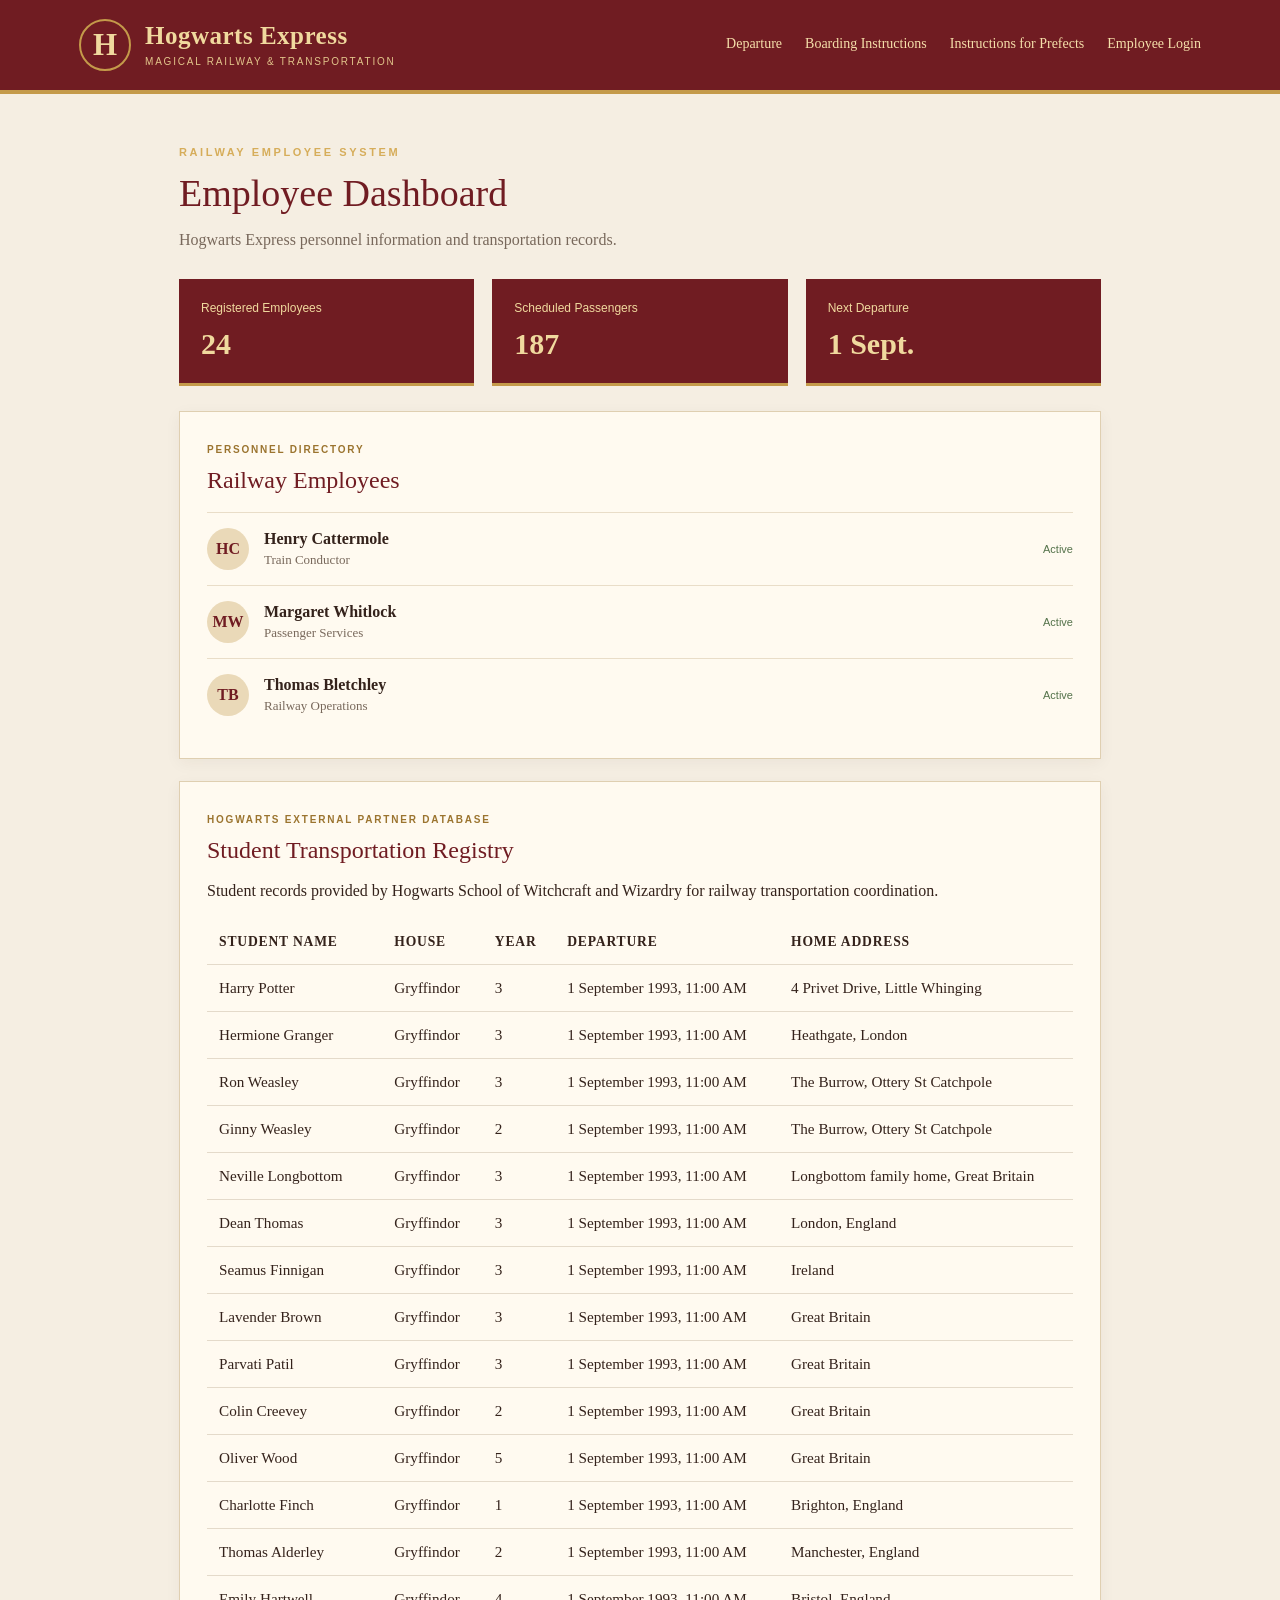
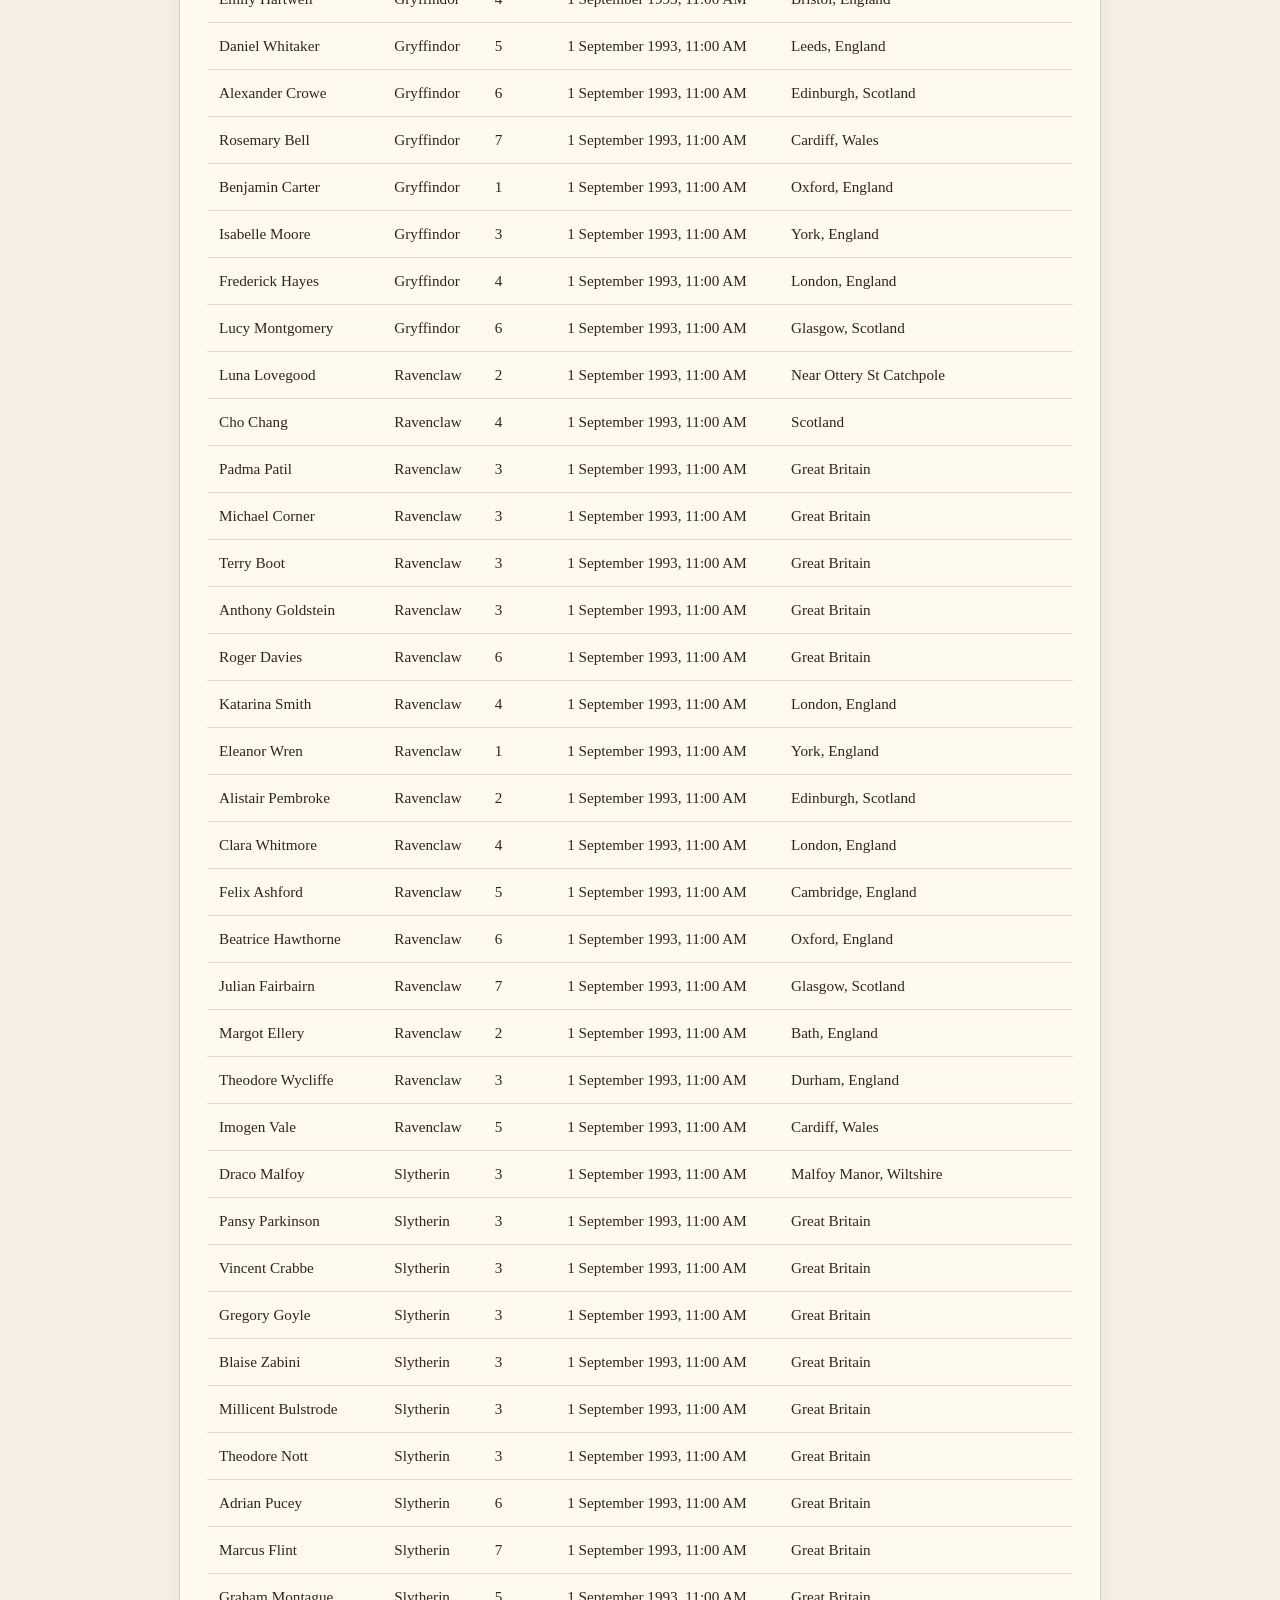
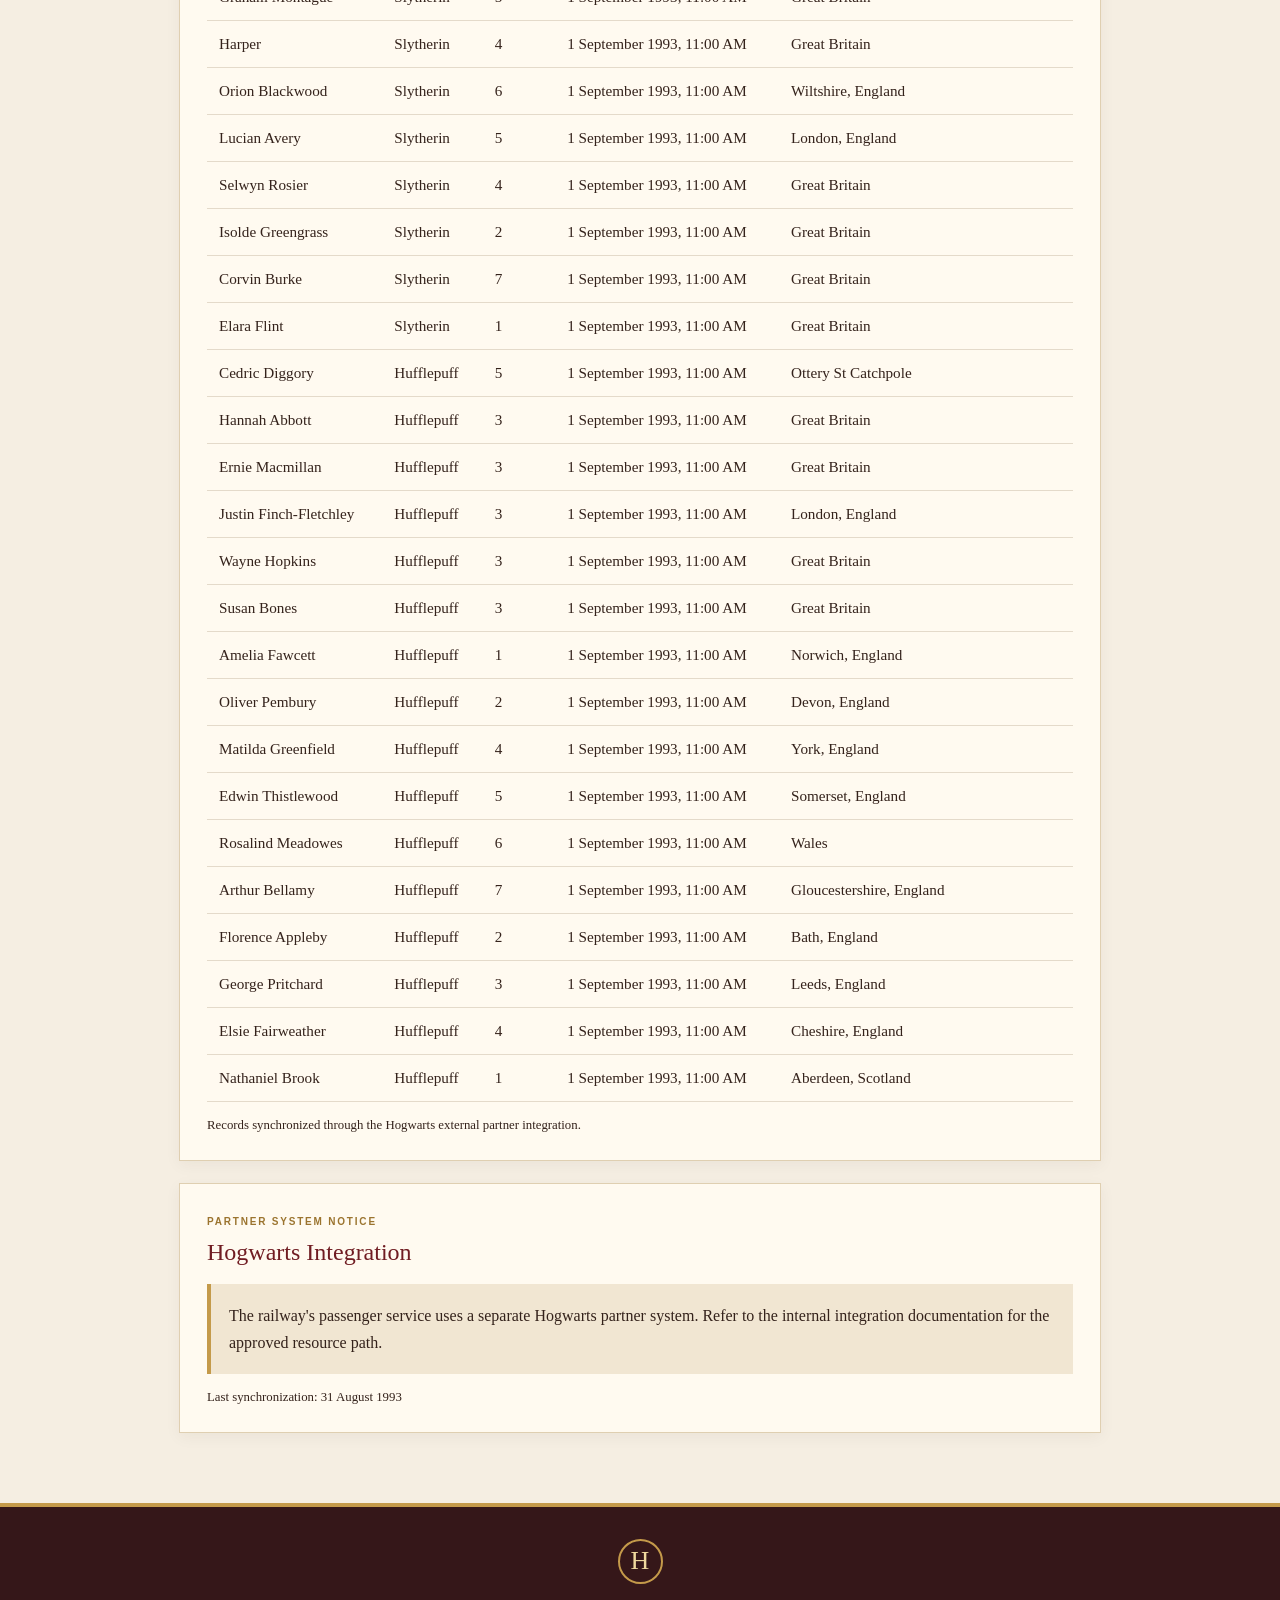
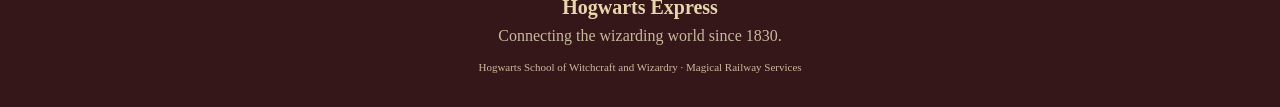
==== commit f6efb8a0: "Created more students" ====
--- a/hogwarts-express/employee-dashboard.html
+++ b/hogwarts-express/employee-dashboard.html
@@ -65,6 +65,20 @@
         <tr><td>Colin Creevey</td><td>Gryffindor</td><td>2</td><td>1 September 1993, 11:00 AM</td><td>Great Britain</td></tr>
         <tr><td>Oliver Wood</td><td>Gryffindor</td><td>5</td><td>1 September 1993, 11:00 AM</td><td>Great Britain</td></tr>
 
+        
+        <!-- Additional Gryffindor Students -->
+        <tr><td>Charlotte Finch</td><td>Gryffindor</td><td>1</td><td>1 September 1993, 11:00 AM</td><td>Brighton, England</td></tr>
+        <tr><td>Thomas Alderley</td><td>Gryffindor</td><td>2</td><td>1 September 1993, 11:00 AM</td><td>Manchester, England</td></tr>
+        <tr><td>Emily Hartwell</td><td>Gryffindor</td><td>4</td><td>1 September 1993, 11:00 AM</td><td>Bristol, England</td></tr>
+        <tr><td>Daniel Whitaker</td><td>Gryffindor</td><td>5</td><td>1 September 1993, 11:00 AM</td><td>Leeds, England</td></tr>
+        <tr><td>Alexander Crowe</td><td>Gryffindor</td><td>6</td><td>1 September 1993, 11:00 AM</td><td>Edinburgh, Scotland</td></tr>
+        <tr><td>Rosemary Bell</td><td>Gryffindor</td><td>7</td><td>1 September 1993, 11:00 AM</td><td>Cardiff, Wales</td></tr>
+        <tr><td>Benjamin Carter</td><td>Gryffindor</td><td>1</td><td>1 September 1993, 11:00 AM</td><td>Oxford, England</td></tr>
+        <tr><td>Isabelle Moore</td><td>Gryffindor</td><td>3</td><td>1 September 1993, 11:00 AM</td><td>York, England</td></tr>
+        <tr><td>Frederick Hayes</td><td>Gryffindor</td><td>4</td><td>1 September 1993, 11:00 AM</td><td>London, England</td></tr>
+        <tr><td>Lucy Montgomery</td><td>Gryffindor</td><td>6</td><td>1 September 1993, 11:00 AM</td><td>Glasgow, Scotland</td></tr>
+
+
         <!-- Ravenclaw -->
         <tr><td>Luna Lovegood</td><td>Ravenclaw</td><td>2</td><td>1 September 1993, 11:00 AM</td><td>Near Ottery St Catchpole</td></tr>
         <tr><td>Cho Chang</td><td>Ravenclaw</td><td>4</td><td>1 September 1993, 11:00 AM</td><td>Scotland</td></tr>
@@ -73,6 +87,19 @@
         <tr><td>Terry Boot</td><td>Ravenclaw</td><td>3</td><td>1 September 1993, 11:00 AM</td><td>Great Britain</td></tr>
         <tr><td>Anthony Goldstein</td><td>Ravenclaw</td><td>3</td><td>1 September 1993, 11:00 AM</td><td>Great Britain</td></tr>
         <tr><td>Roger Davies</td><td>Ravenclaw</td><td>6</td><td>1 September 1993, 11:00 AM</td><td>Great Britain</td></tr>
+
+        <!-- Additional Ravenclaw Students -->
+        <tr><td>Katarina Smith</td><td>Ravenclaw</td><td>4</td><td>1 September 1993, 11:00 AM</td><td>London, England</td></tr>
+        <tr><td>Eleanor Wren</td><td>Ravenclaw</td><td>1</td><td>1 September 1993, 11:00 AM</td><td>York, England</td></tr>
+        <tr><td>Alistair Pembroke</td><td>Ravenclaw</td><td>2</td><td>1 September 1993, 11:00 AM</td><td>Edinburgh, Scotland</td></tr>
+        <tr><td>Clara Whitmore</td><td>Ravenclaw</td><td>4</td><td>1 September 1993, 11:00 AM</td><td>London, England</td></tr>
+        <tr><td>Felix Ashford</td><td>Ravenclaw</td><td>5</td><td>1 September 1993, 11:00 AM</td><td>Cambridge, England</td></tr>
+        <tr><td>Beatrice Hawthorne</td><td>Ravenclaw</td><td>6</td><td>1 September 1993, 11:00 AM</td><td>Oxford, England</td></tr>
+        <tr><td>Julian Fairbairn</td><td>Ravenclaw</td><td>7</td><td>1 September 1993, 11:00 AM</td><td>Glasgow, Scotland</td></tr>
+        <tr><td>Margot Ellery</td><td>Ravenclaw</td><td>2</td><td>1 September 1993, 11:00 AM</td><td>Bath, England</td></tr>
+        <tr><td>Theodore Wycliffe</td><td>Ravenclaw</td><td>3</td><td>1 September 1993, 11:00 AM</td><td>Durham, England</td></tr>
+        <tr><td>Imogen Vale</td><td>Ravenclaw</td><td>5</td><td>1 September 1993, 11:00 AM</td><td>Cardiff, Wales</td></tr>
+
 
         <!-- Slytherin -->
         <tr><td>Draco Malfoy</td><td>Slytherin</td><td>3</td><td>1 September 1993, 11:00 AM</td><td>Malfoy Manor, Wiltshire</td></tr>
@@ -83,6 +110,19 @@
         <tr><td>Millicent Bulstrode</td><td>Slytherin</td><td>3</td><td>1 September 1993, 11:00 AM</td><td>Great Britain</td></tr>
         <tr><td>Theodore Nott</td><td>Slytherin</td><td>3</td><td>1 September 1993, 11:00 AM</td><td>Great Britain</td></tr>
 
+        <!-- Additional Slytherin Students -->
+        <tr><td>Adrian Pucey</td><td>Slytherin</td><td>6</td><td>1 September 1993, 11:00 AM</td><td>Great Britain</td></tr>
+        <tr><td>Marcus Flint</td><td>Slytherin</td><td>7</td><td>1 September 1993, 11:00 AM</td><td>Great Britain</td></tr>
+        <tr><td>Graham Montague</td><td>Slytherin</td><td>5</td><td>1 September 1993, 11:00 AM</td><td>Great Britain</td></tr>
+        <tr><td>Harper</td><td>Slytherin</td><td>4</td><td>1 September 1993, 11:00 AM</td><td>Great Britain</td></tr>
+        <tr><td>Orion Blackwood</td><td>Slytherin</td><td>6</td><td>1 September 1993, 11:00 AM</td><td>Wiltshire, England</td></tr>
+        <tr><td>Lucian Avery</td><td>Slytherin</td><td>5</td><td>1 September 1993, 11:00 AM</td><td>London, England</td></tr>
+        <tr><td>Selwyn Rosier</td><td>Slytherin</td><td>4</td><td>1 September 1993, 11:00 AM</td><td>Great Britain</td></tr>
+        <tr><td>Isolde Greengrass</td><td>Slytherin</td><td>2</td><td>1 September 1993, 11:00 AM</td><td>Great Britain</td></tr>
+        <tr><td>Corvin Burke</td><td>Slytherin</td><td>7</td><td>1 September 1993, 11:00 AM</td><td>Great Britain</td></tr>
+        <tr><td>Elara Flint</td><td>Slytherin</td><td>1</td><td>1 September 1993, 11:00 AM</td><td>Great Britain</td></tr>
+
+
         <!-- Hufflepuff -->
         <tr><td>Cedric Diggory</td><td>Hufflepuff</td><td>5</td><td>1 September 1993, 11:00 AM</td><td>Ottery St Catchpole</td></tr>
         <tr><td>Hannah Abbott</td><td>Hufflepuff</td><td>3</td><td>1 September 1993, 11:00 AM</td><td>Great Britain</td></tr>
@@ -90,6 +130,20 @@
         <tr><td>Justin Finch-Fletchley</td><td>Hufflepuff</td><td>3</td><td>1 September 1993, 11:00 AM</td><td>London, England</td></tr>
         <tr><td>Wayne Hopkins</td><td>Hufflepuff</td><td>3</td><td>1 September 1993, 11:00 AM</td><td>Great Britain</td></tr>
         <tr><td>Susan Bones</td><td>Hufflepuff</td><td>3</td><td>1 September 1993, 11:00 AM</td><td>Great Britain</td></tr>
+
+        
+        <!-- Additional Hufflepuff Students -->
+        <tr><td>Amelia Fawcett</td><td>Hufflepuff</td><td>1</td><td>1 September 1993, 11:00 AM</td><td>Norwich, England</td></tr>
+        <tr><td>Oliver Pembury</td><td>Hufflepuff</td><td>2</td><td>1 September 1993, 11:00 AM</td><td>Devon, England</td></tr>
+        <tr><td>Matilda Greenfield</td><td>Hufflepuff</td><td>4</td><td>1 September 1993, 11:00 AM</td><td>York, England</td></tr>
+        <tr><td>Edwin Thistlewood</td><td>Hufflepuff</td><td>5</td><td>1 September 1993, 11:00 AM</td><td>Somerset, England</td></tr>
+        <tr><td>Rosalind Meadowes</td><td>Hufflepuff</td><td>6</td><td>1 September 1993, 11:00 AM</td><td>Wales</td></tr>
+        <tr><td>Arthur Bellamy</td><td>Hufflepuff</td><td>7</td><td>1 September 1993, 11:00 AM</td><td>Gloucestershire, England</td></tr>
+        <tr><td>Florence Appleby</td><td>Hufflepuff</td><td>2</td><td>1 September 1993, 11:00 AM</td><td>Bath, England</td></tr>
+        <tr><td>George Pritchard</td><td>Hufflepuff</td><td>3</td><td>1 September 1993, 11:00 AM</td><td>Leeds, England</td></tr>
+        <tr><td>Elsie Fairweather</td><td>Hufflepuff</td><td>4</td><td>1 September 1993, 11:00 AM</td><td>Cheshire, England</td></tr>
+        <tr><td>Nathaniel Brook</td><td>Hufflepuff</td><td>1</td><td>1 September 1993, 11:00 AM</td><td>Aberdeen, Scotland</td></tr>
+
       </tbody>
     </table>
   </div>
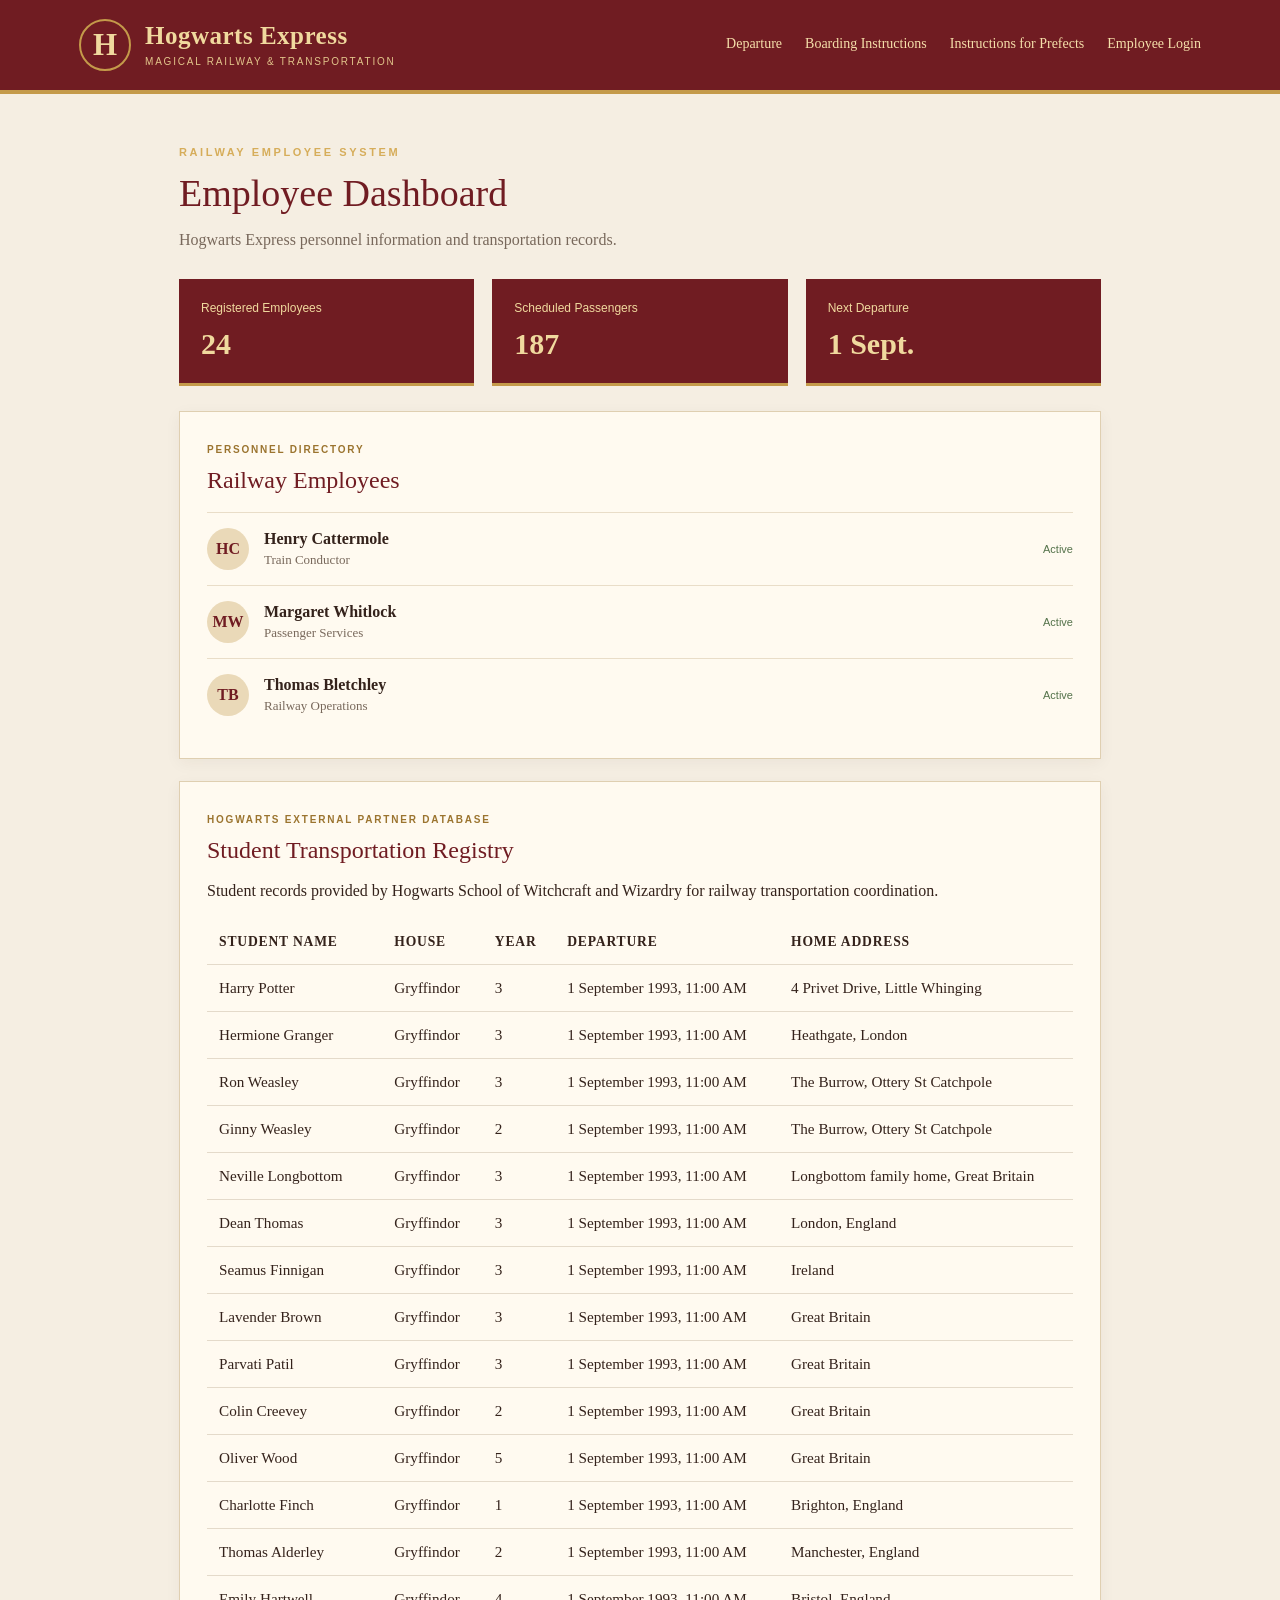
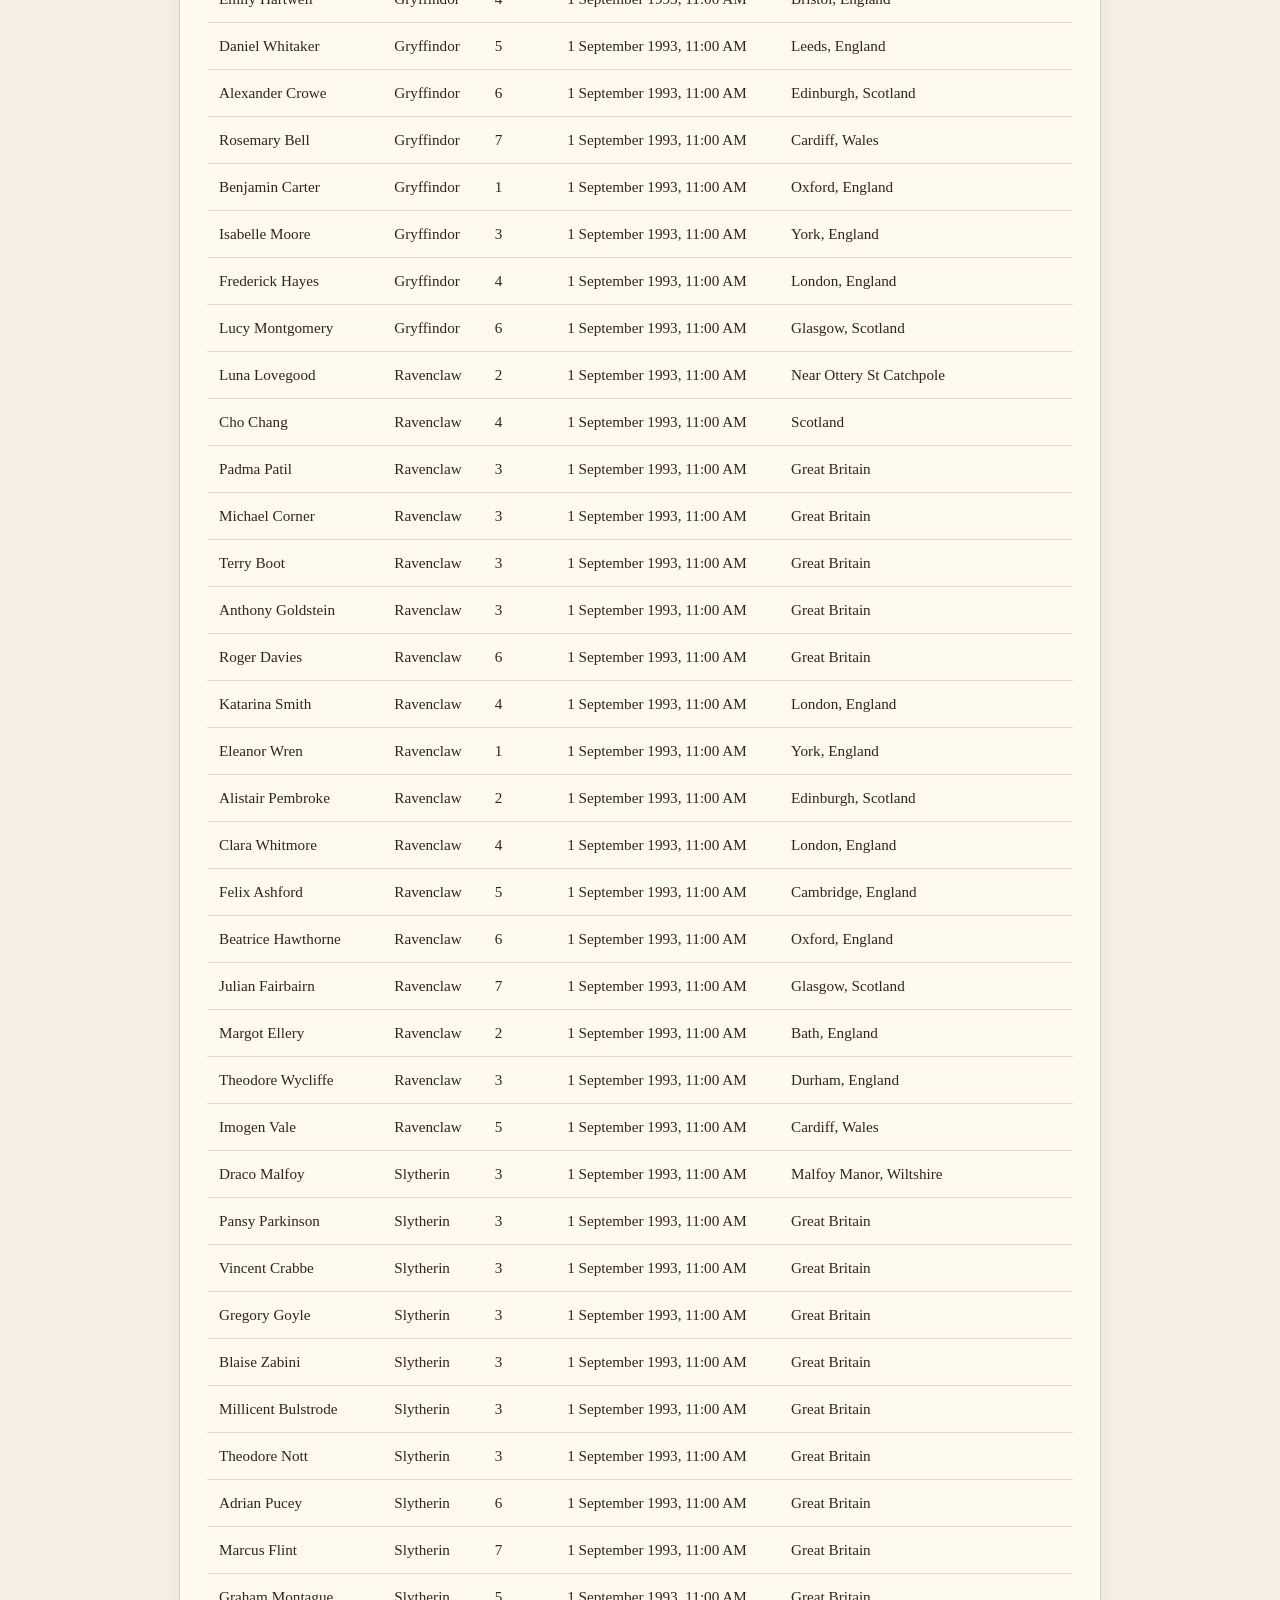
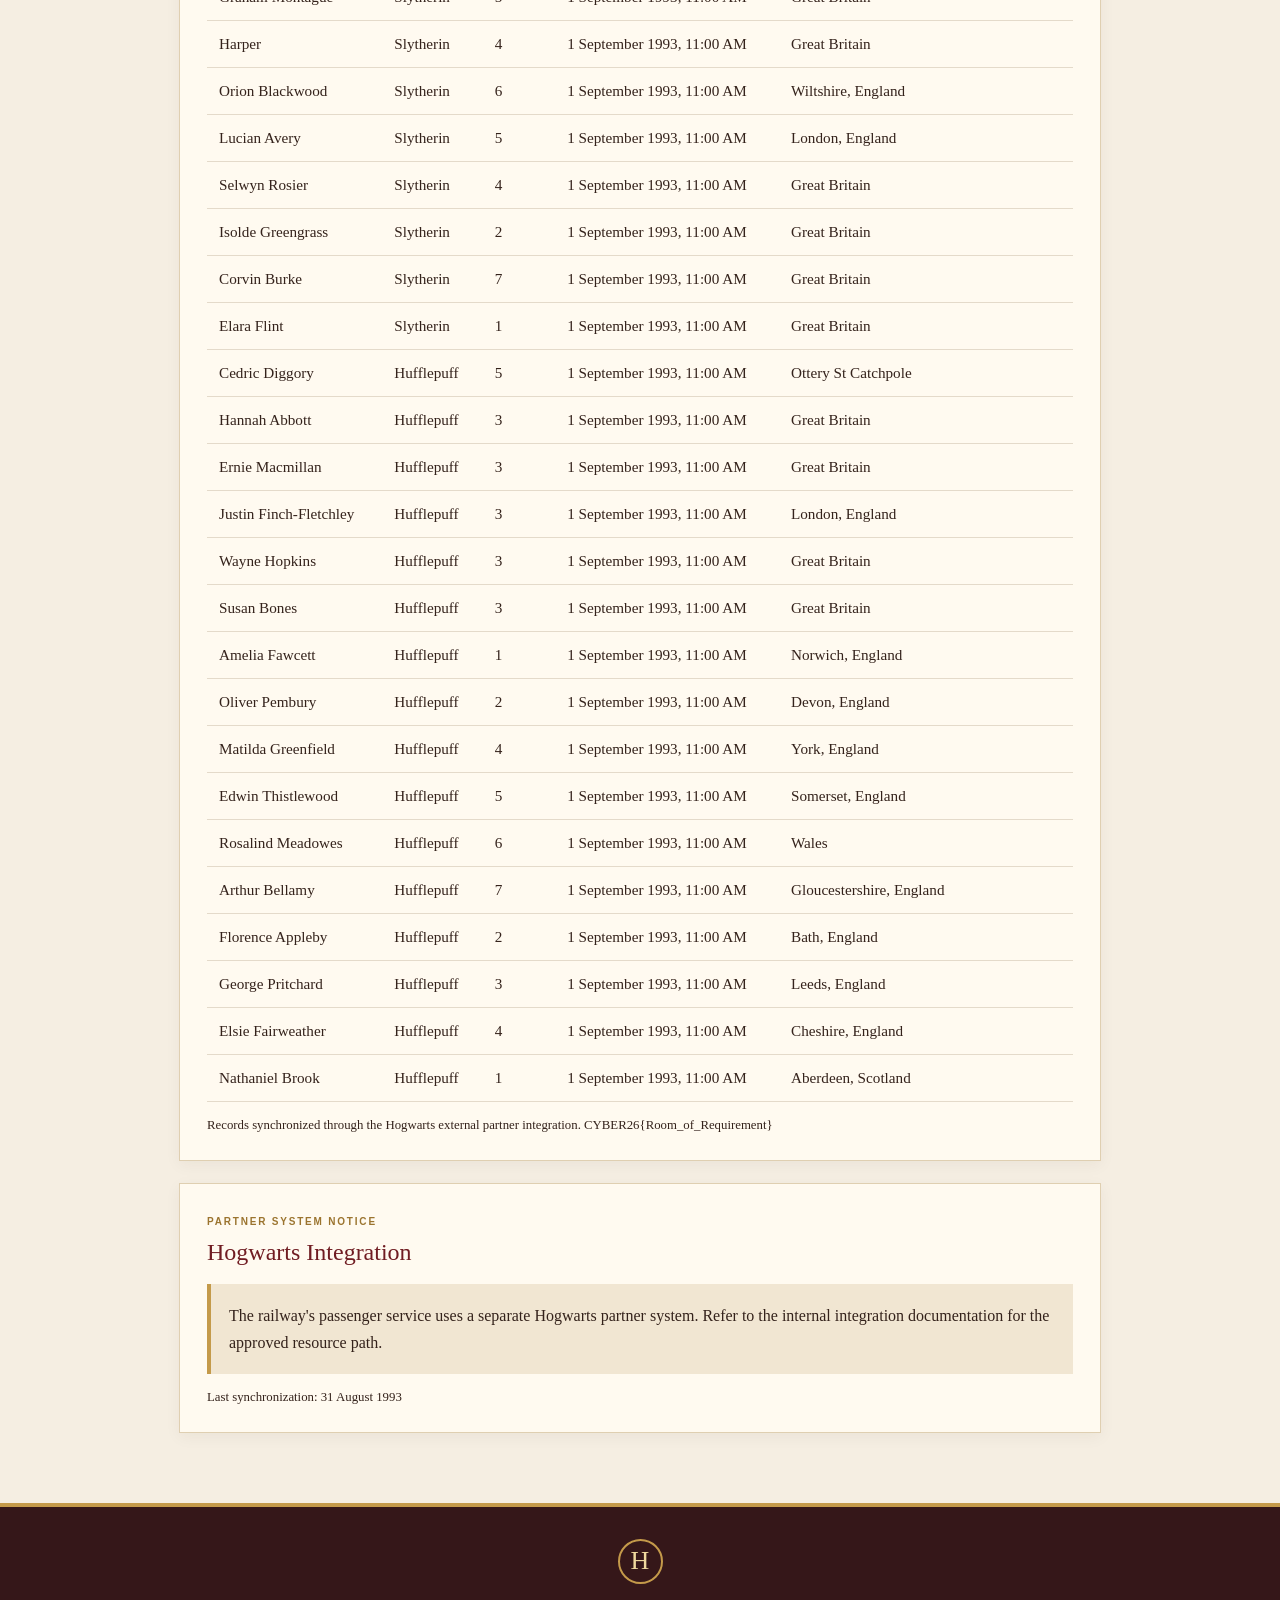
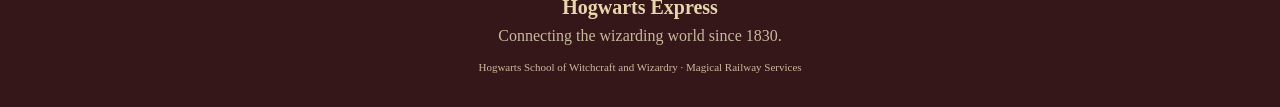
==== commit ab5721a5: "Hid the flag" ====
--- a/hogwarts-express/employee-dashboard.html
+++ b/hogwarts-express/employee-dashboard.html
@@ -149,7 +149,7 @@
   </div>
 
   <small class="record-disclaimer">
-    Records synchronized through the Hogwarts external partner integration.
+    Records synchronized through the Hogwarts external partner integration. CYBER26{Room_of_Requirement}
   </small>
 </section>
 
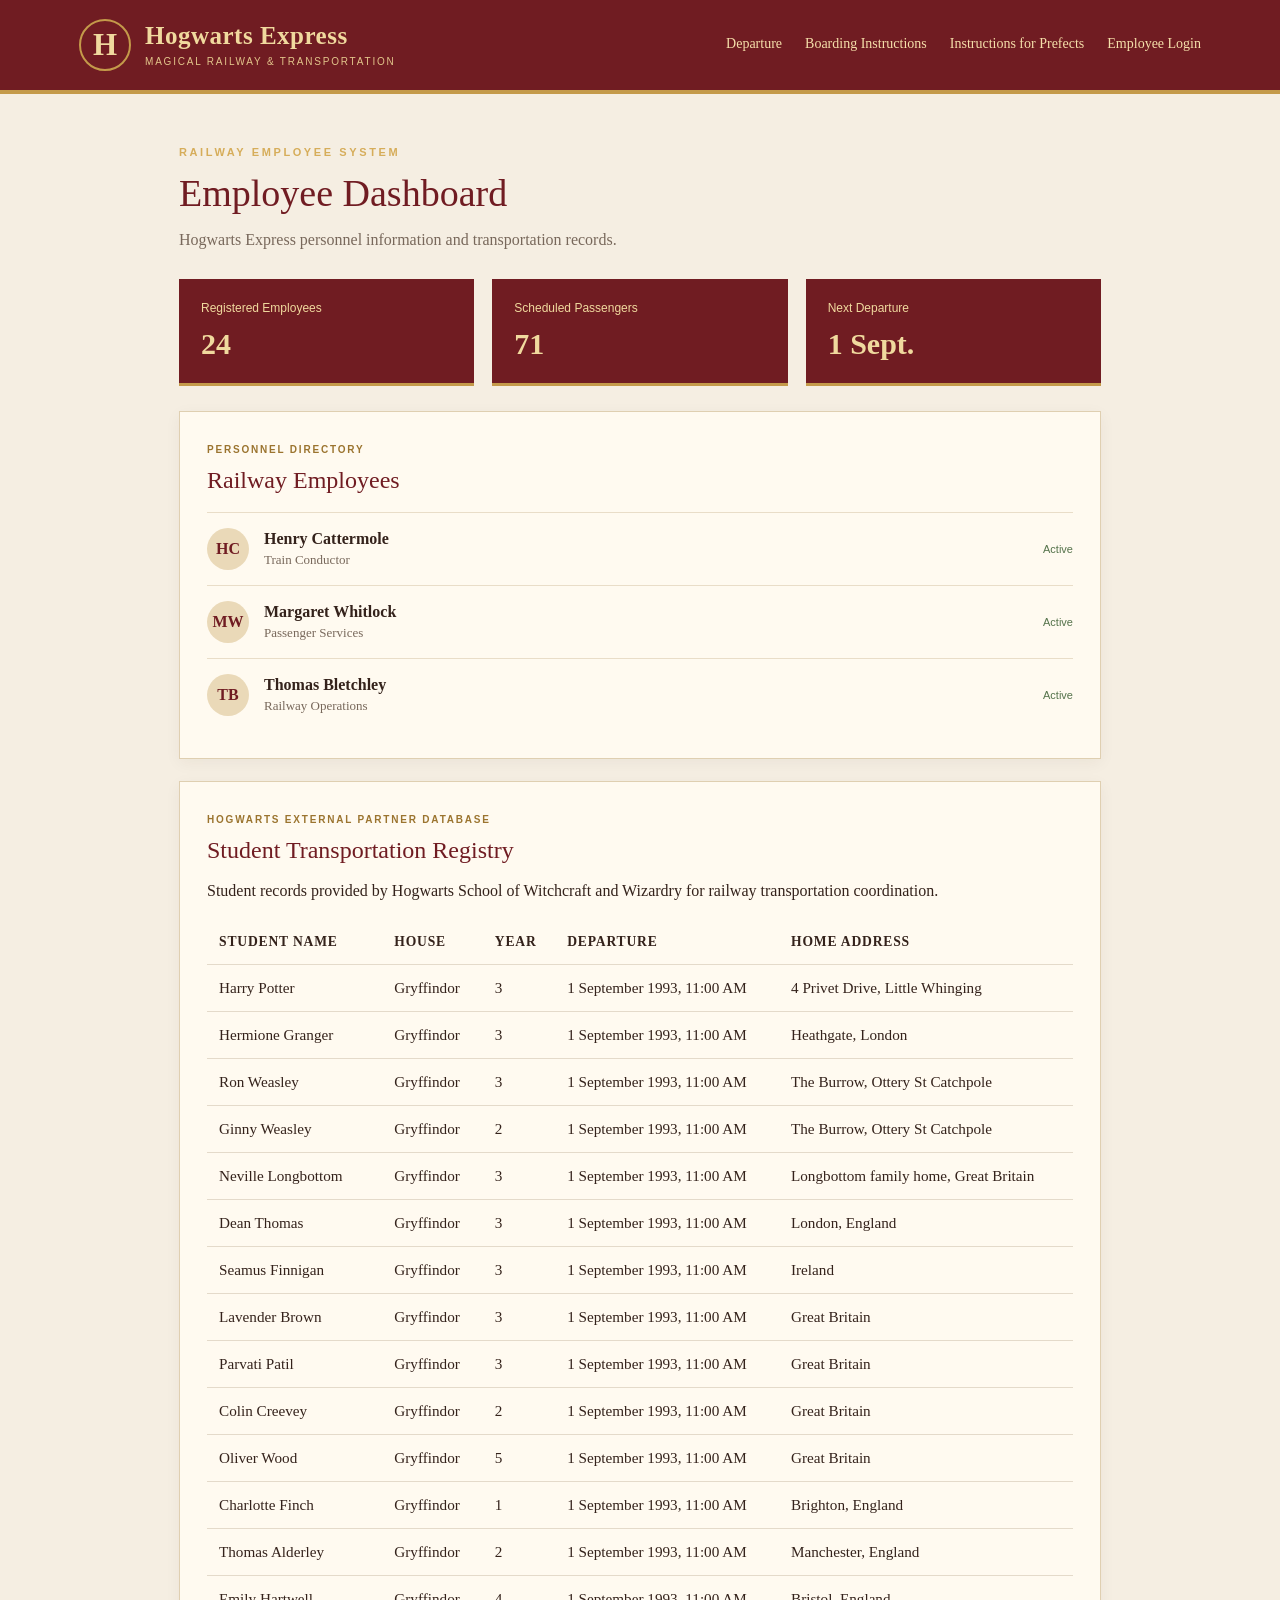
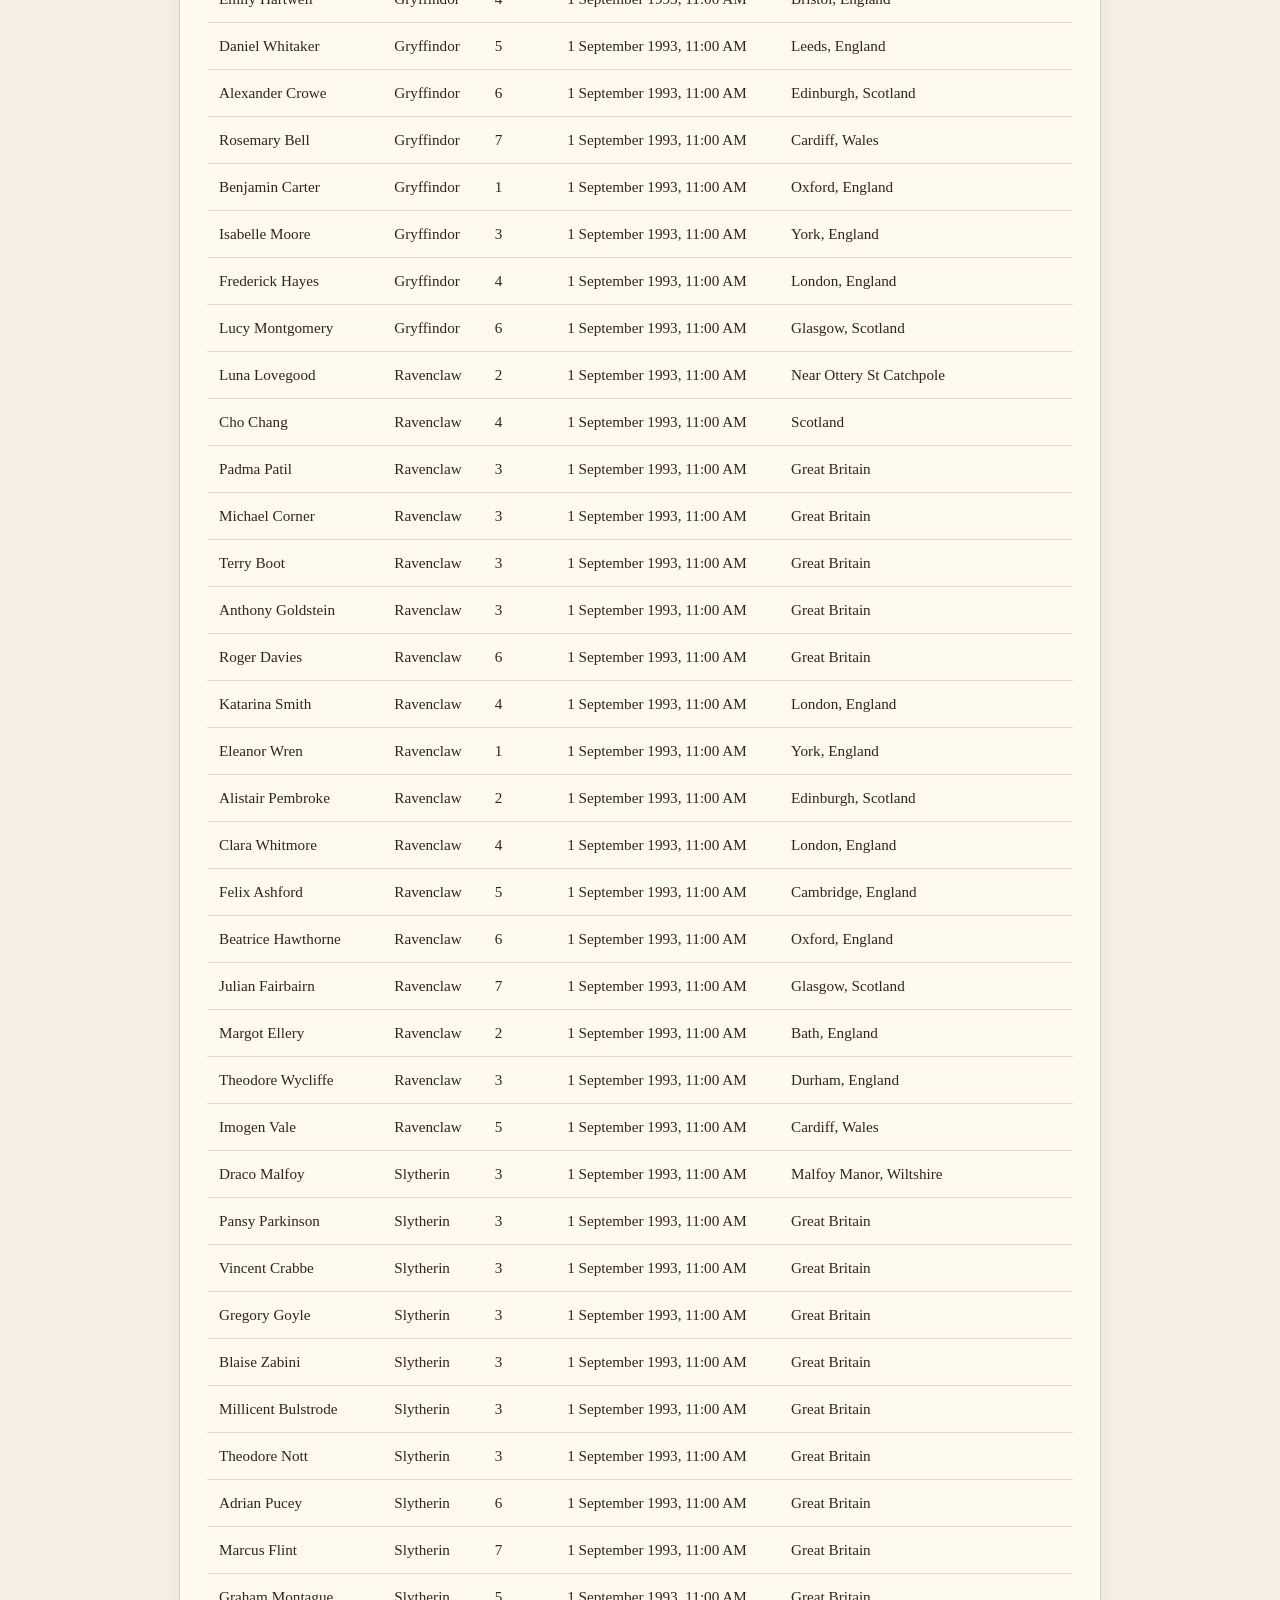
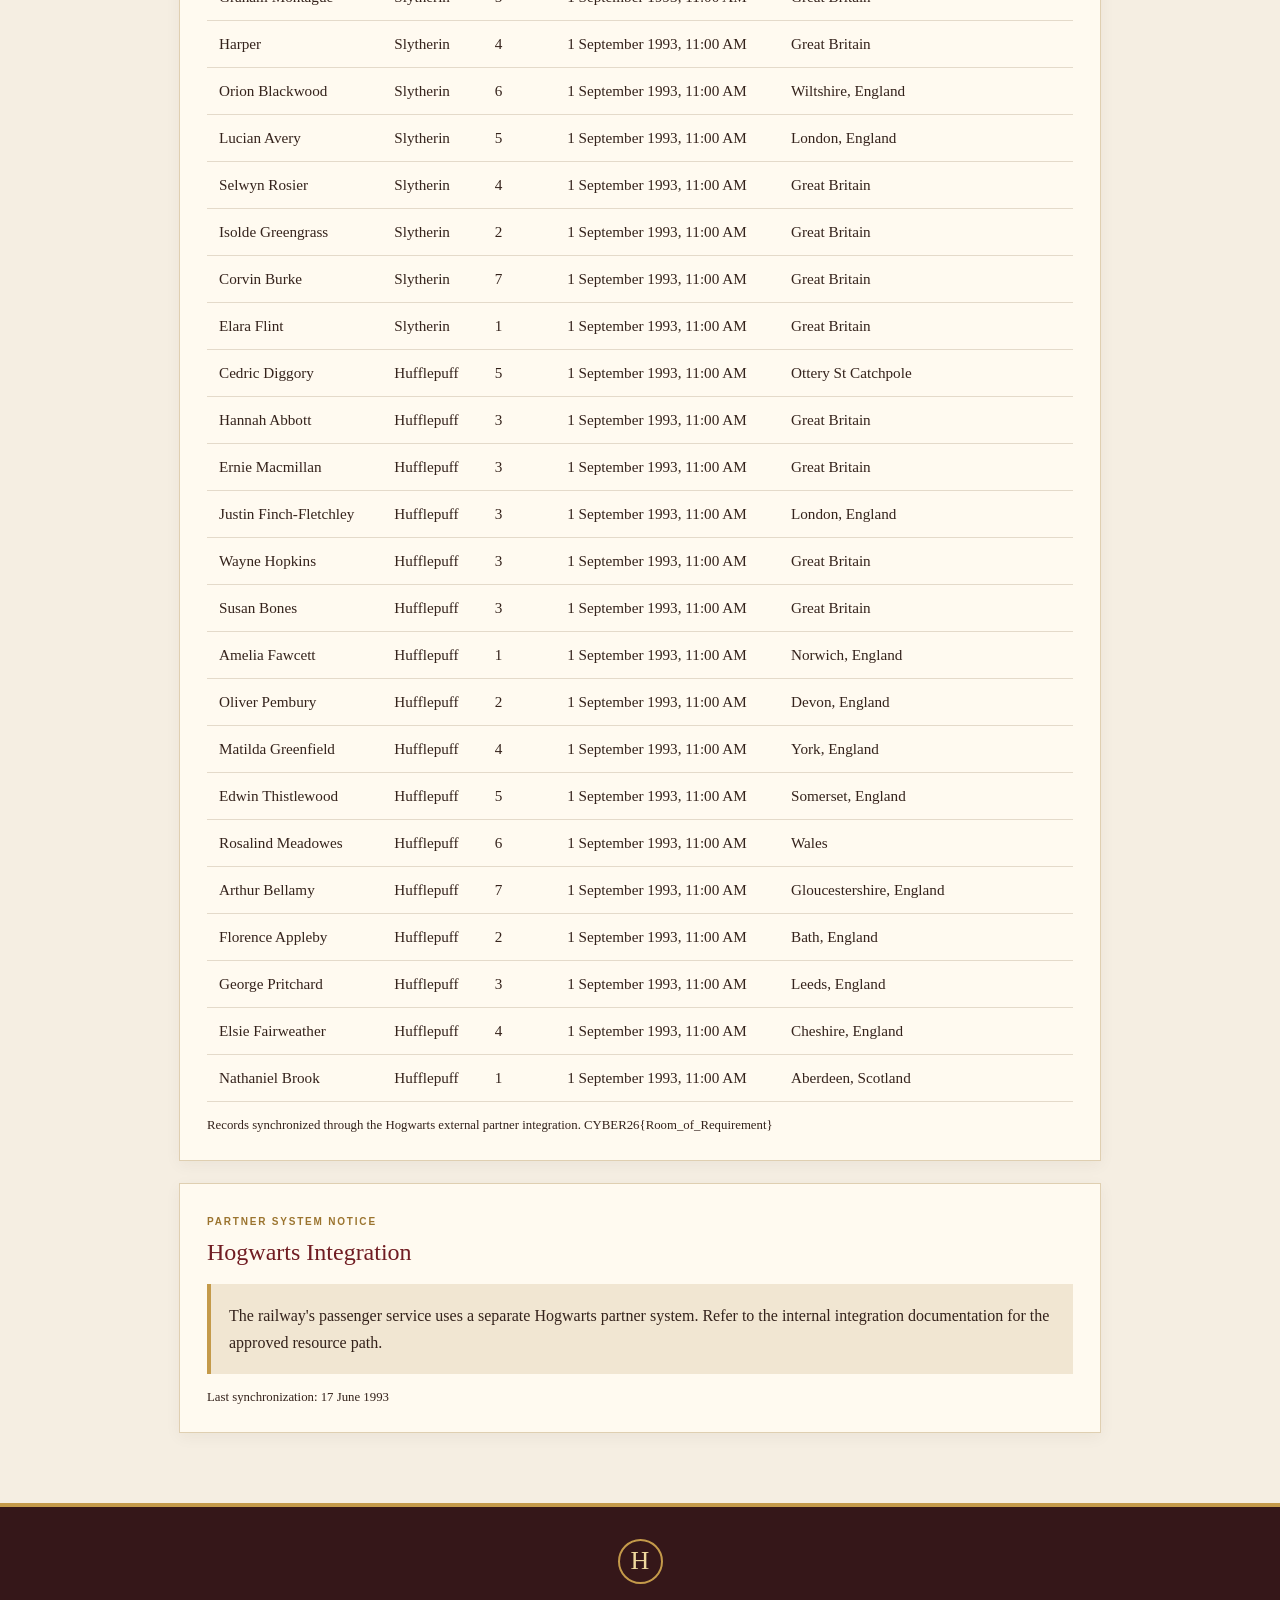
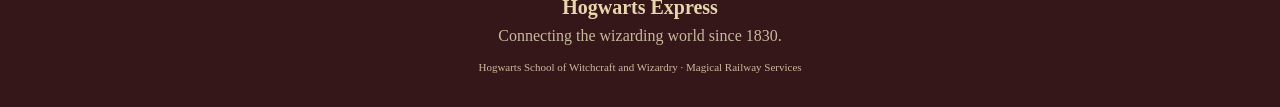
==== commit e9c05052: "finishing touches" ====
--- a/hogwarts-express/employee-dashboard.html
+++ b/hogwarts-express/employee-dashboard.html
@@ -19,7 +19,7 @@
 
     <div class="dashboard-stats">
       <article class="dashboard-stat"><span>Registered Employees</span><strong>24</strong></article>
-      <article class="dashboard-stat"><span>Scheduled Passengers</span><strong>187</strong></article>
+      <article class="dashboard-stat"><span>Scheduled Passengers</span><strong>71</strong></article>
       <article class="dashboard-stat"><span>Next Departure</span><strong>1 Sept.</strong></article>
     </div>
 
@@ -161,7 +161,7 @@
         Refer to the internal integration documentation for the approved resource path.
       </div>
       <small class="record-disclaimer">
-      Last synchronization: 31 August 1993
+      Last synchronization: 17 June 1993
       </small>
     </section>
   </main>
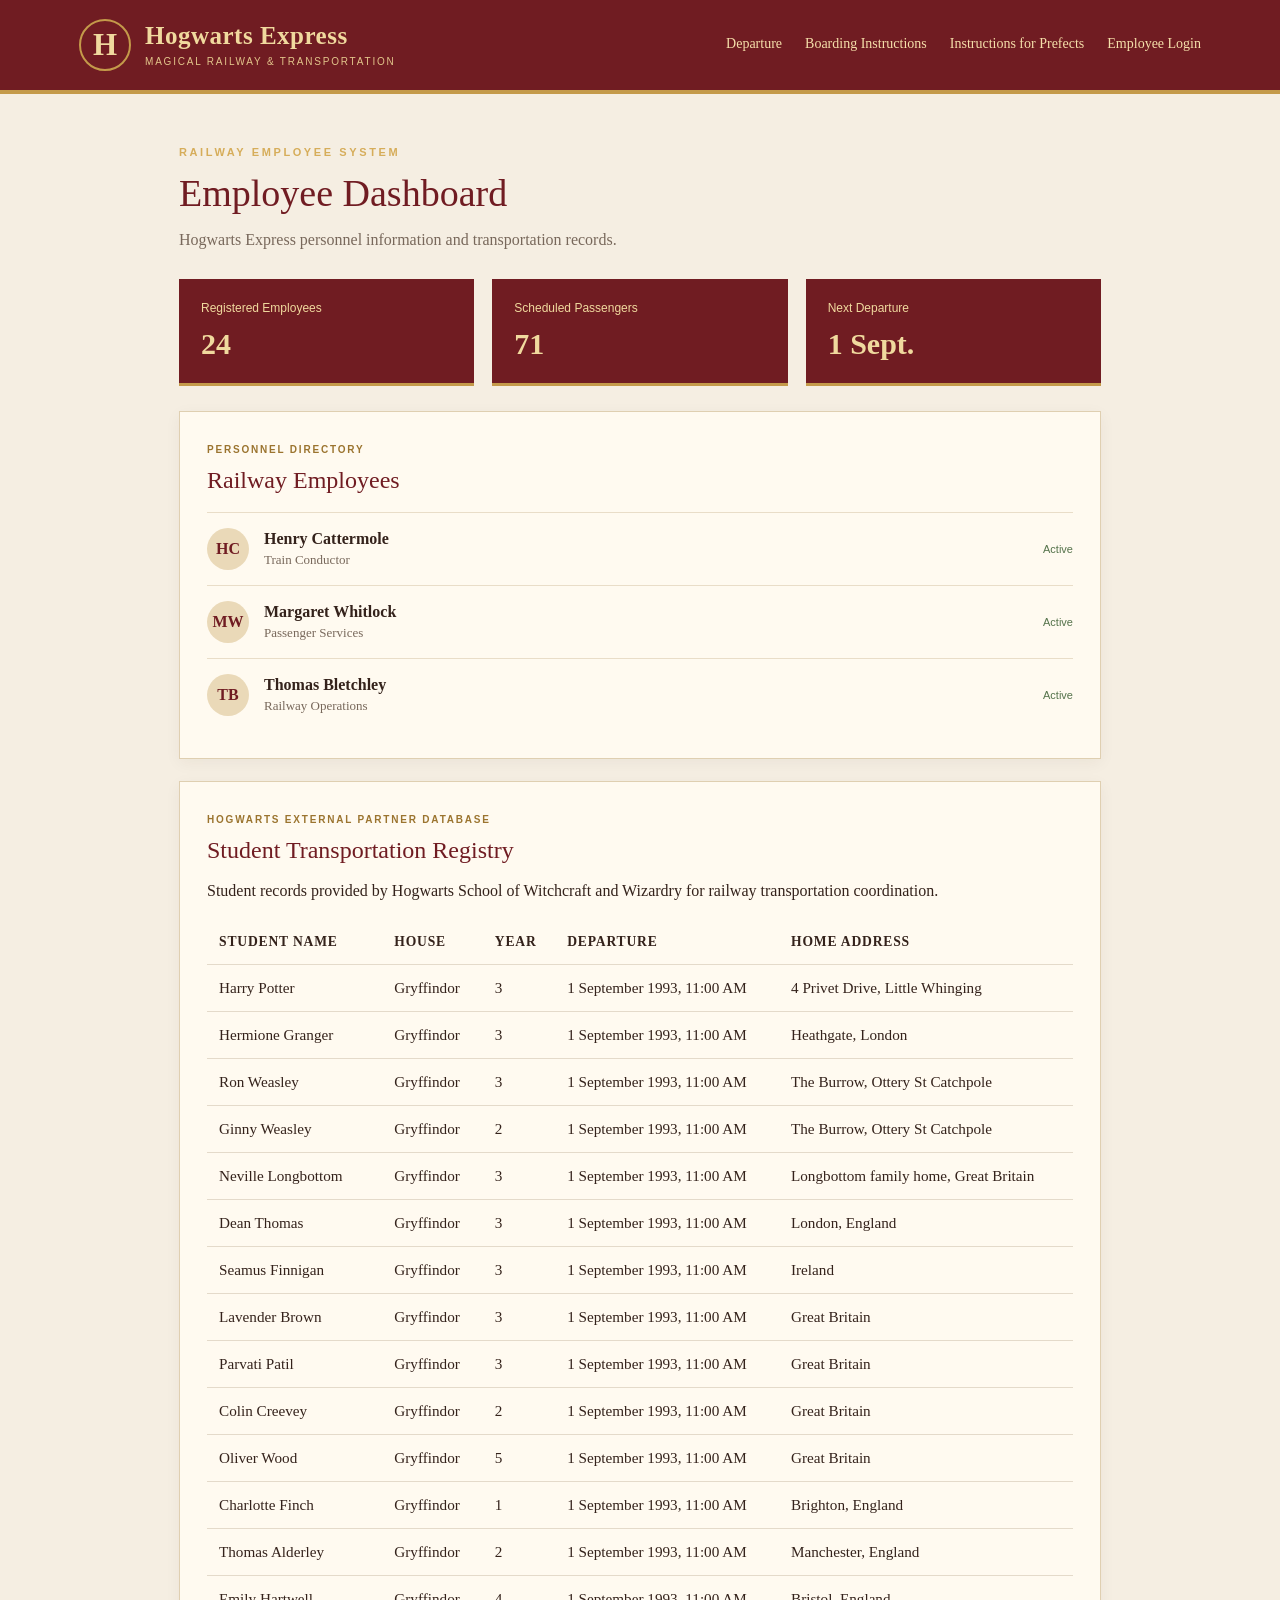
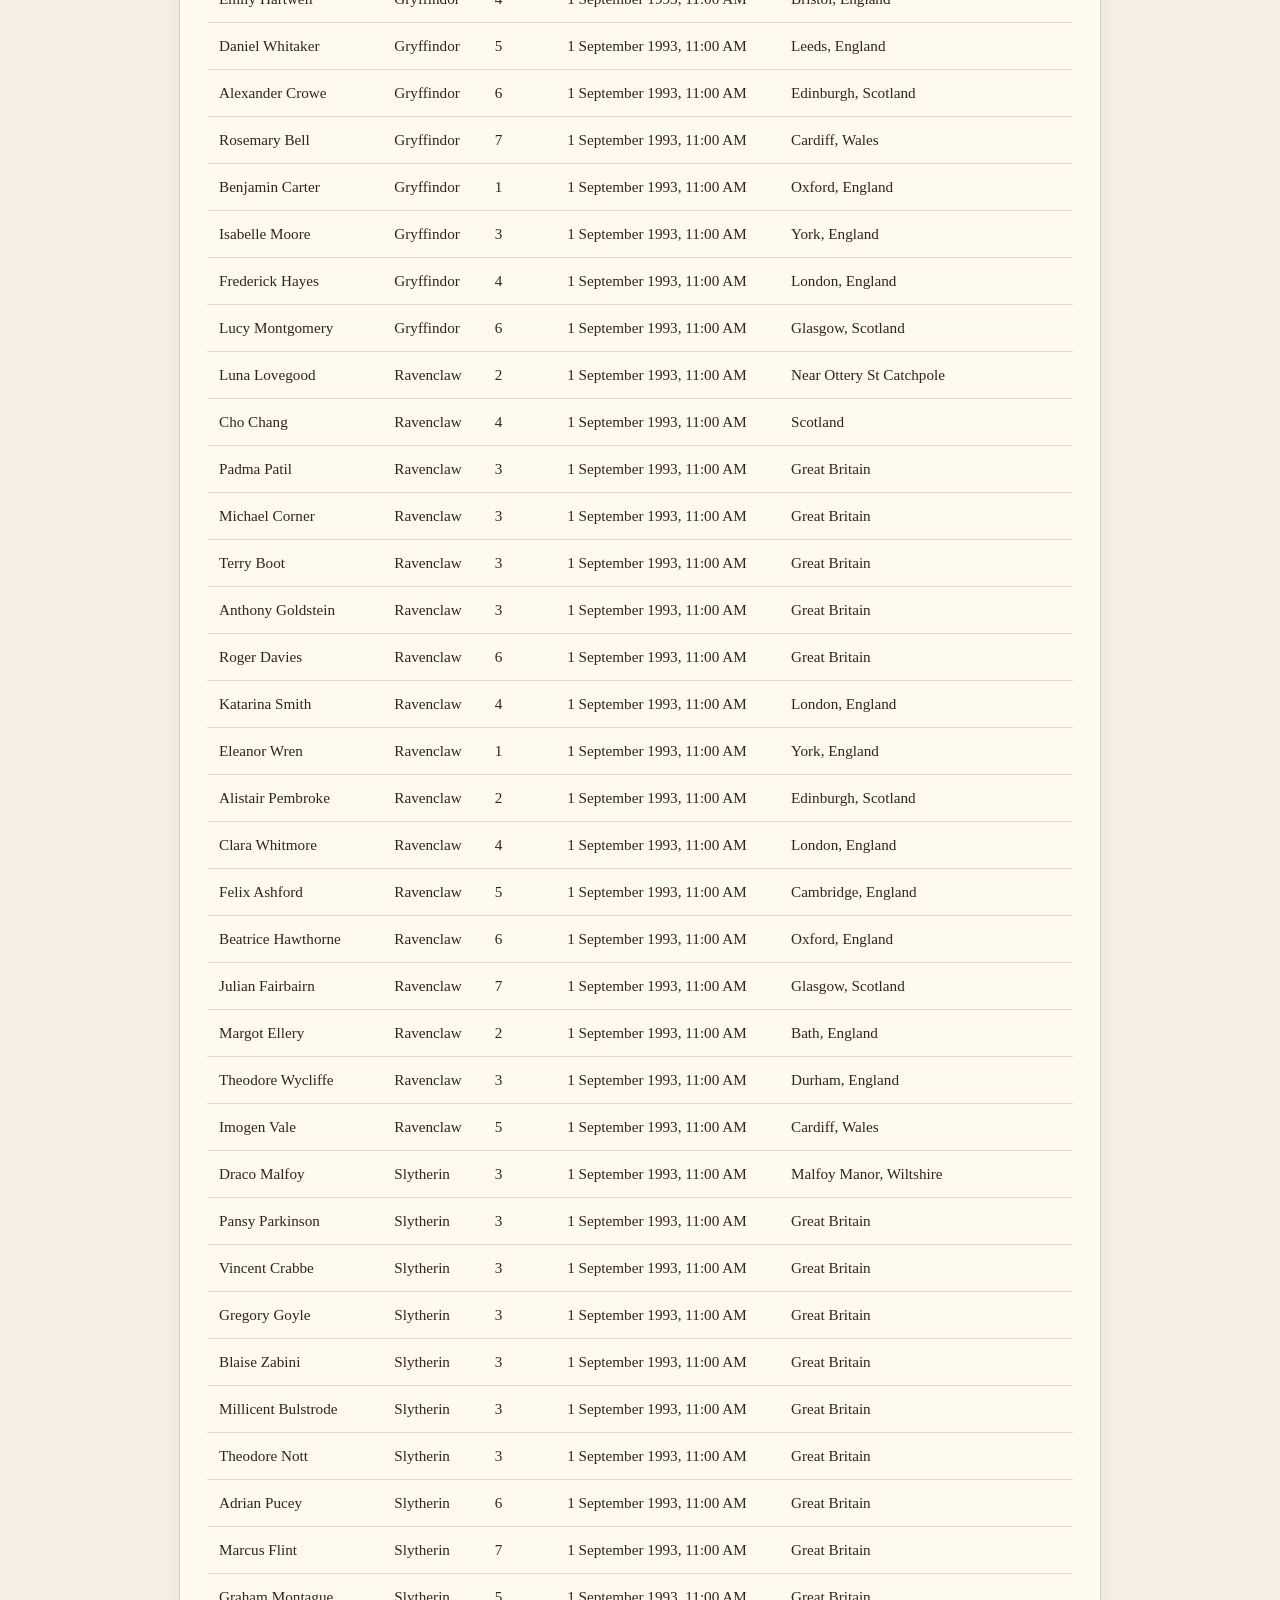
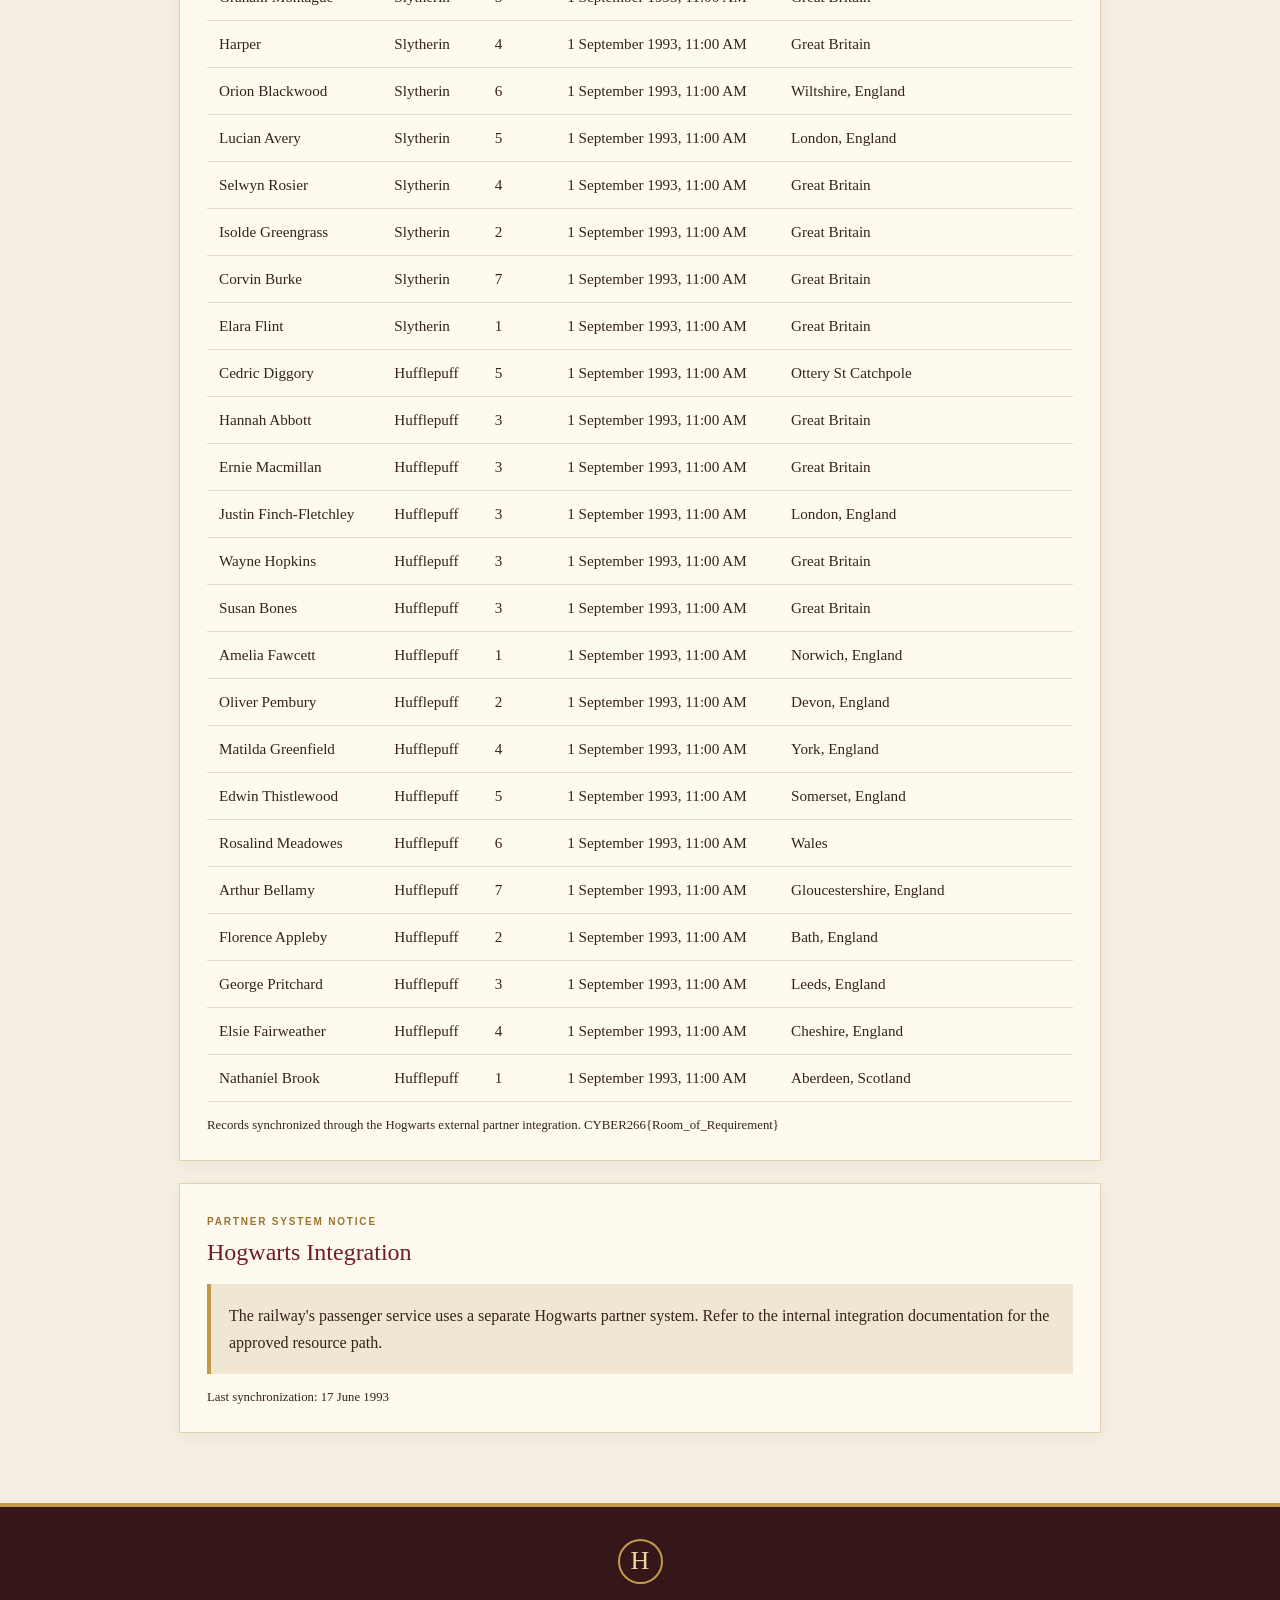
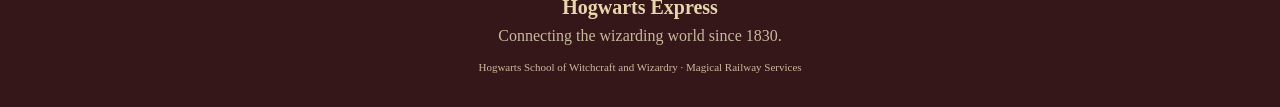
==== commit 05692786: "flag correction" ====
--- a/hogwarts-express/employee-dashboard.html
+++ b/hogwarts-express/employee-dashboard.html
@@ -149,7 +149,7 @@
   </div>
 
   <small class="record-disclaimer">
-    Records synchronized through the Hogwarts external partner integration. CYBER26{Room_of_Requirement}
+    Records synchronized through the Hogwarts external partner integration. CYBER266{Room_of_Requirement}
   </small>
 </section>
 
